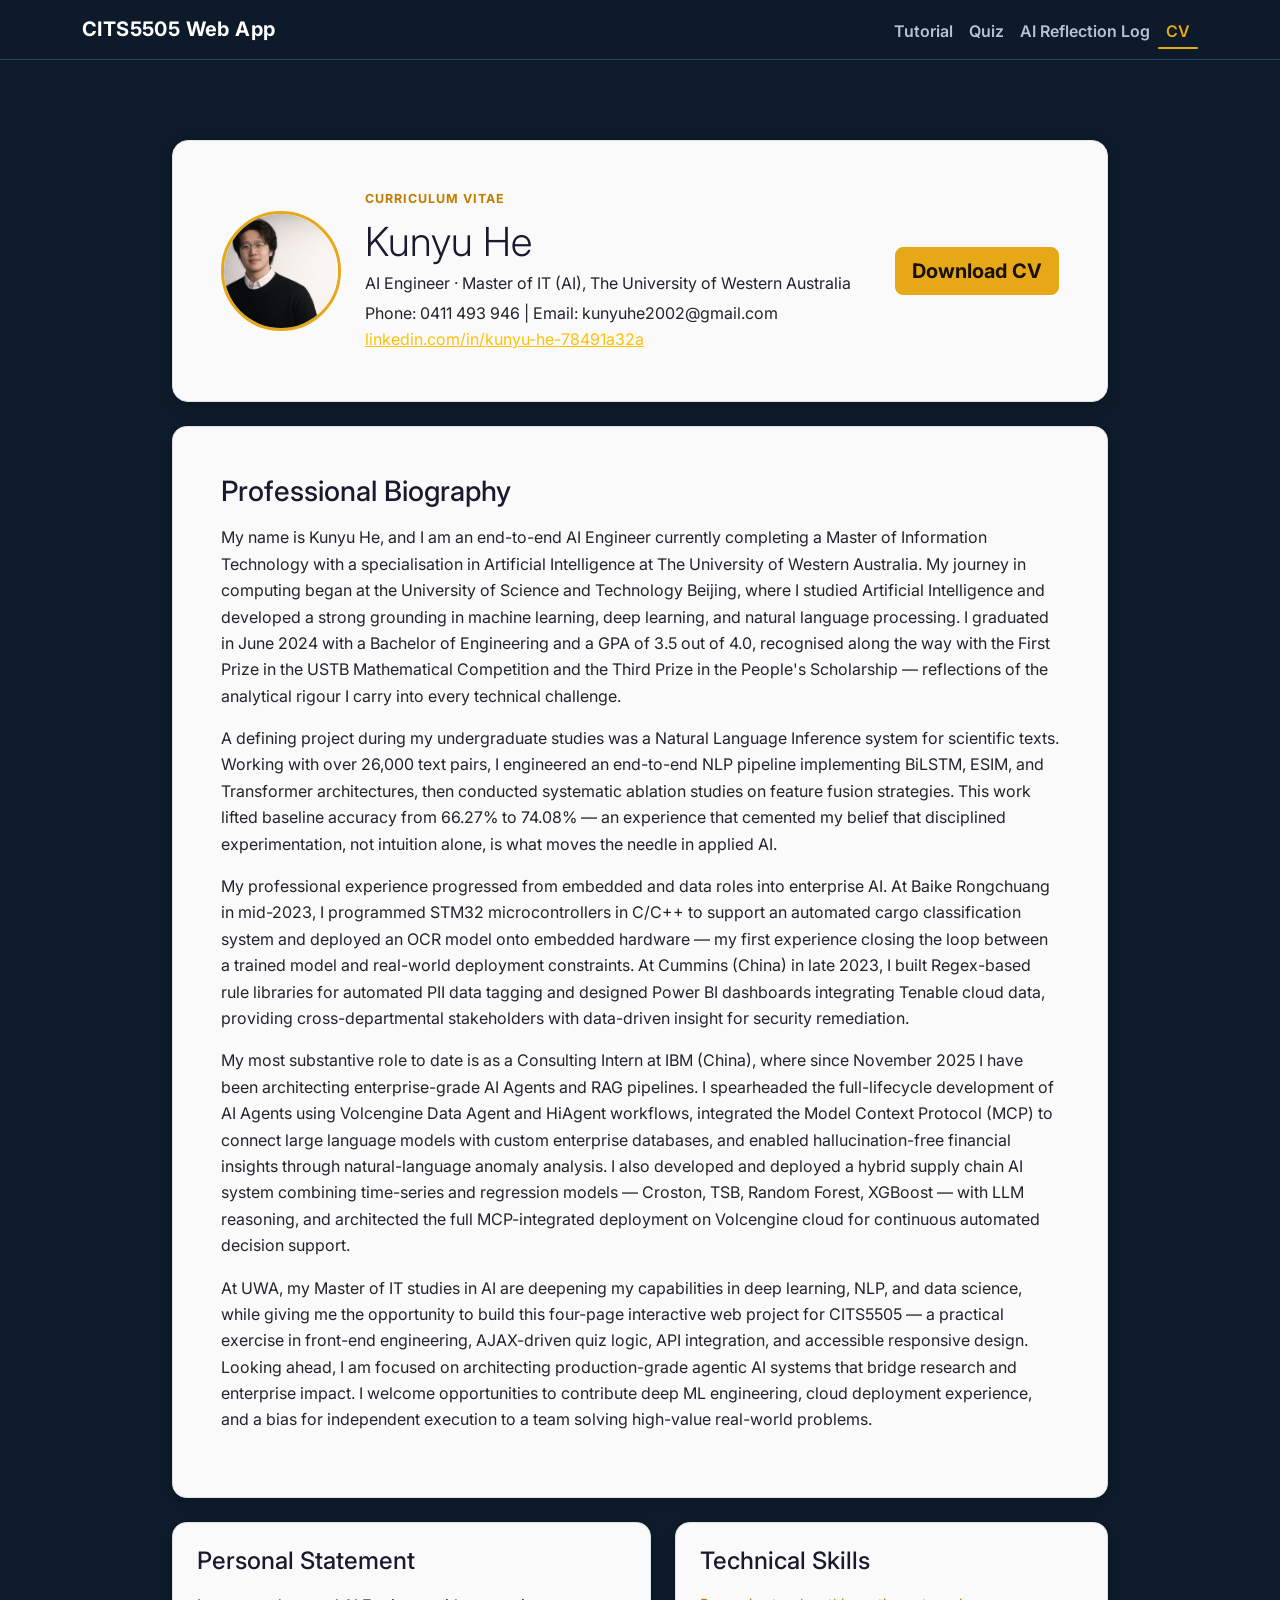
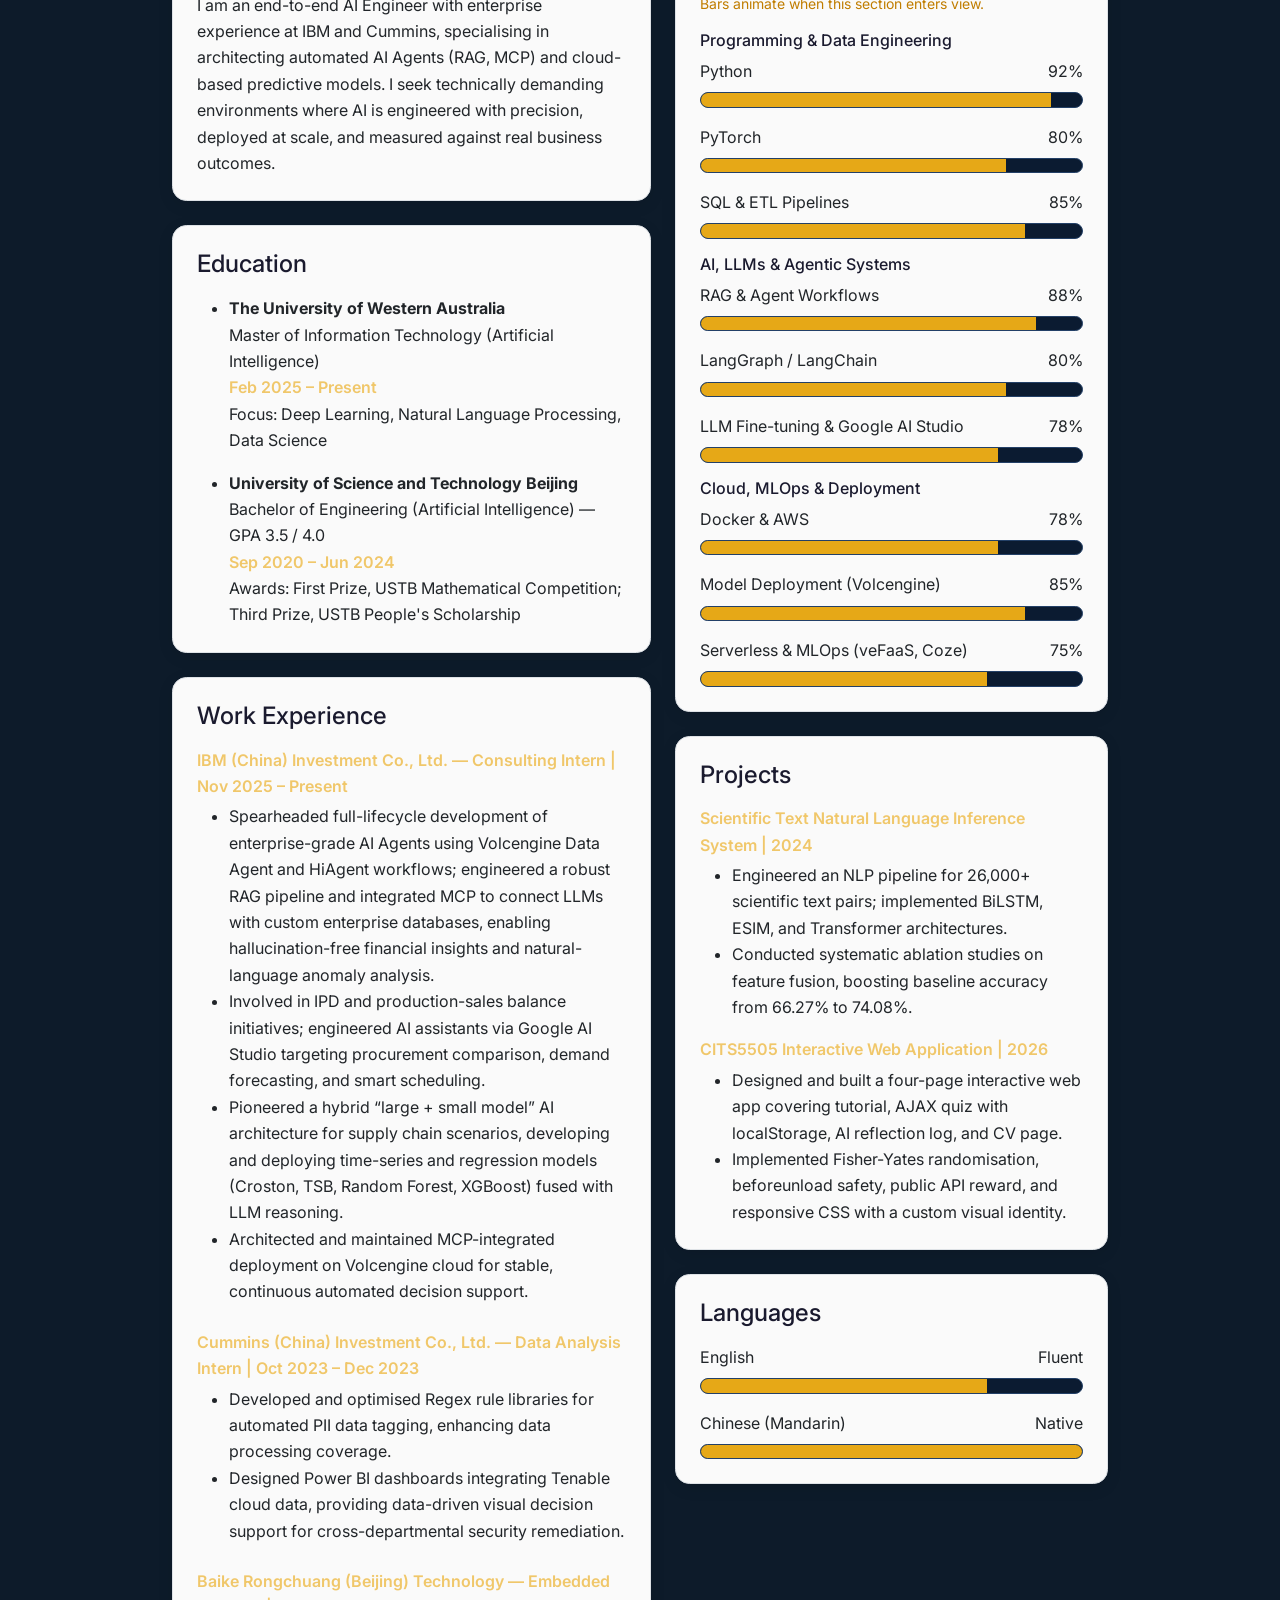
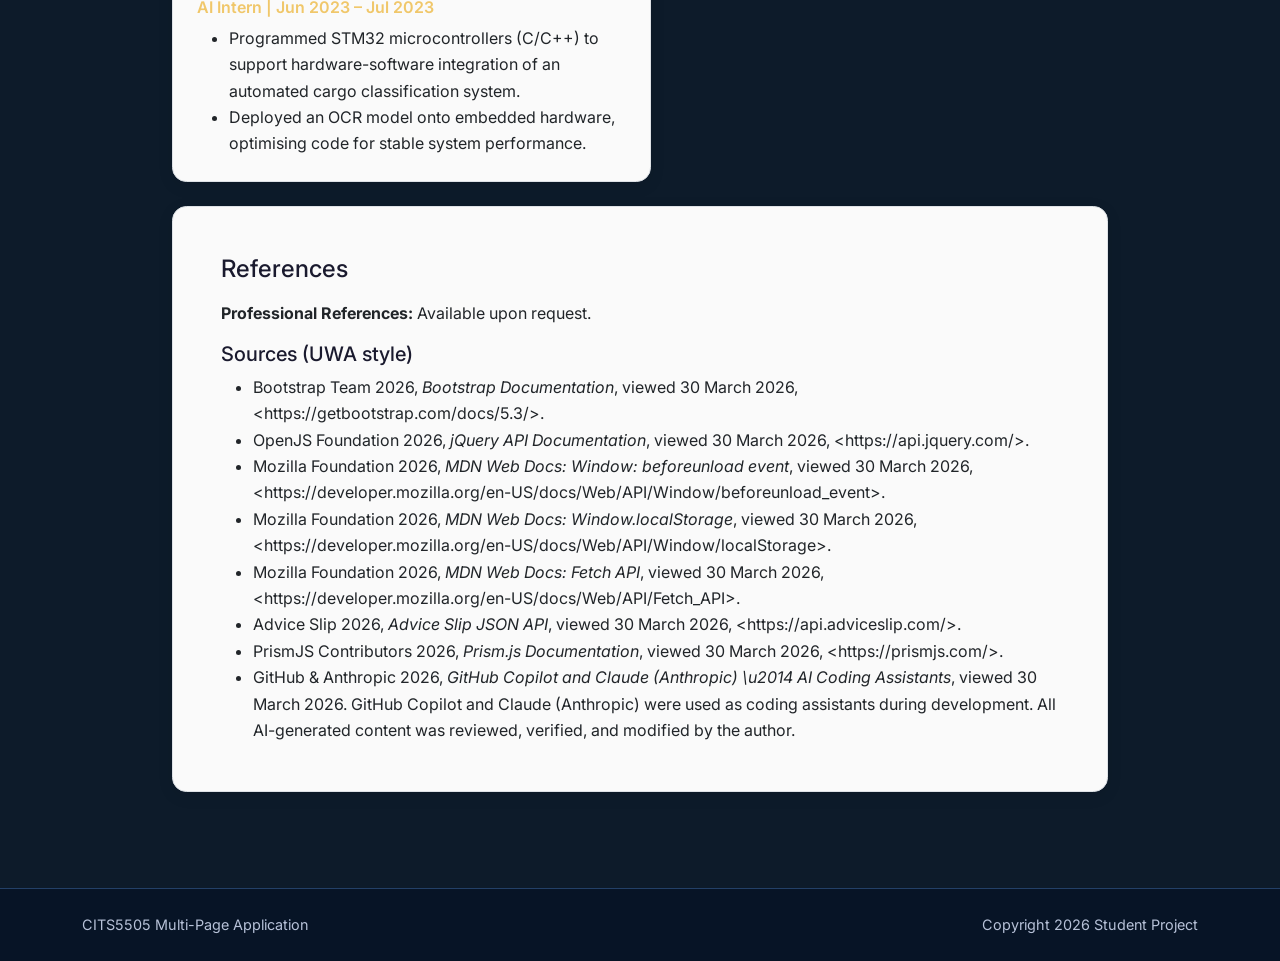
==== cv.html @ 5503c545 "Initial commit" ====
<!doctype html>
<html lang="en">
  <head>
    <!-- Document metadata and external dependencies -->
    <meta charset="UTF-8" />
    <meta name="viewport" content="width=device-width, initial-scale=1.0" />
    <title>CITS5505 CV</title>
    <link
      href="https://cdn.jsdelivr.net/npm/bootstrap@5.3.3/dist/css/bootstrap.min.css"
      rel="stylesheet"
      integrity="sha384-QWTKZyjpPEjISv5WaRU9OFeRpok6YctnYmDr5pNlyT2bRjXh0JMhjY6hW+ALEwIH"
      crossorigin="anonymous"
    />
    <link rel="preconnect" href="https://fonts.googleapis.com" />
    <link rel="preconnect" href="https://fonts.gstatic.com" crossorigin />
    <link
      href="https://fonts.googleapis.com/css2?family=Fira+Code:wght@400;500&family=Inter:wght@400;500;600;700&display=swap"
      rel="stylesheet"
    />
    <link rel="stylesheet" href="css/style.css" />
    <style>
      /* CV page visual enhancements and layout customizations */
      .cv-hero {
        background:
          radial-gradient(circle at 5% 10%, rgba(210, 169, 79, 0.18), transparent 32%),
          linear-gradient(155deg, rgba(18, 37, 65, 0.96), rgba(10, 24, 42, 0.96));
      }

      .avatar-circle {
        width: 130px;
        height: 130px;
        border-radius: 50%;
        display: grid;
        place-items: center;
        font-size: 2.4rem;
        font-weight: 700;
        letter-spacing: 0.04em;
        color: #0d1b30;
        background: radial-gradient(circle at 30% 30%, #f7d892, #d2a94f);
        border: 3px solid rgba(255, 255, 255, 0.2);
        box-shadow: 0 12px 26px rgba(0, 0, 0, 0.3);
      }

      .typing-cursor::after {
        content: "|";
        margin-left: 4px;
        opacity: 1;
        animation: cursor-blink 0.9s steps(1, end) infinite;
      }

      @keyframes cursor-blink {
        50% {
          opacity: 0;
        }
      }

      .cv-grid {
        display: grid;
        grid-template-columns: 1fr;
        gap: 1.5rem;
      }

      @media (min-width: 992px) {
        .cv-grid {
          grid-template-columns: 1.05fr 0.95fr;
          align-items: start;
        }
      }

      .quote-box {
        border-left: 4px solid #d2a94f;
        background: rgba(9, 21, 39, 0.85);
      }

      .skill-item .progress {
        height: 0.95rem;
      }

      .skill-value {
        width: 0;
        transition: width 1.2s cubic-bezier(0.25, 1, 0.5, 1);
      }

      .role-meta {
        color: #f0c76a;
        font-weight: 600;
      }

      /* Print rules removed — CV is now downloaded as a PDF file */
    </style>
  </head>
  <body class="cv-page">
    <!-- Page transition overlay: fades to opaque on exit, invisible on arrival -->
    <div id="page-transition-overlay"></div>

    <!-- Shared site header and navigation -->
    <header>
      <nav class="navbar navbar-expand-lg navbar-dark app-navbar sticky-top" aria-label="Main navigation">
        <div class="container">
          <a class="navbar-brand" href="index.html">CITS5505 Web App</a>
          <button
            class="navbar-toggler"
            type="button"
            data-bs-toggle="collapse"
            data-bs-target="#mainNav"
            aria-controls="mainNav"
            aria-expanded="false"
            aria-label="Toggle navigation"
          >
            <span class="navbar-toggler-icon"></span>
          </button>
          <div class="collapse navbar-collapse" id="mainNav">
            <ul class="navbar-nav ms-auto">
              <li class="nav-item">
                <a class="nav-link" href="index.html">Tutorial</a>
              </li>
              <li class="nav-item">
                <a class="nav-link" href="quiz.html">Quiz</a>
              </li>
              <li class="nav-item">
                <a class="nav-link" href="reflection.html">AI Reflection Log</a>
              </li>
              <li class="nav-item">
                <a class="nav-link active" aria-current="page" href="cv.html">CV</a>
              </li>
            </ul>
          </div>
        </div>
      </nav>
    </header>

    <!-- Main CV content -->
    <main class="py-5 page-content">
      <section class="container">
        <article class="info-card cv-hero p-4 p-md-5 mb-4">
          <div class="d-flex flex-column flex-lg-row align-items-lg-center justify-content-between gap-4">
            <div class="d-flex align-items-center gap-4">
              <img src="assets/images/icon.png" alt="Kunyu He"
                   style="width:120px; height:120px; object-fit:cover; border-radius:50%; border: 3px solid #e6a817;">
              <div>
                <p class="section-kicker mb-2">Curriculum Vitae</p>
                <h1 class="display-6 mb-1 typing-cursor" id="cv-typing-name" data-text="Kunyu He"></h1>
                <p class="mb-1" id="cv-typing-title" data-text="AI Engineer · Master of IT (AI), The University of Western Australia"></p>
                <p class="mb-0">Phone: 0411 493 946 | Email: kunyuhe2002@gmail.com</p>
                <p class="mb-0"><a href="https://www.linkedin.com/in/kunyu-he-78491a32a" target="_blank" rel="noopener noreferrer" class="text-warning">linkedin.com/in/kunyu-he-78491a32a</a></p>
              </div>
            </div>
            <div class="text-lg-end">
              <a href="assets/images/Kunyu_He.pdf" download="Kunyu_He_CV.pdf" class="btn btn-accent btn-lg" id="download-cv-btn">Download CV</a>
            </div>
          </div>
        </article>

        <section class="info-card p-4 p-md-5 mb-4" aria-labelledby="biography-heading">
          <h2 id="biography-heading" class="h3 mb-3">Professional Biography</h2>
          <p>
            My name is Kunyu He, and I am an end-to-end AI Engineer currently completing a Master of Information Technology
            with a specialisation in Artificial Intelligence at The University of Western Australia. My journey in computing
            began at the University of Science and Technology Beijing, where I studied Artificial Intelligence and developed
            a strong grounding in machine learning, deep learning, and natural language processing. I graduated in June 2024
            with a Bachelor of Engineering and a GPA of 3.5 out of 4.0, recognised along the way with the First Prize in the
            USTB Mathematical Competition and the Third Prize in the People's Scholarship — reflections of the analytical
            rigour I carry into every technical challenge.
          </p>
          <p>
            A defining project during my undergraduate studies was a Natural Language Inference system for scientific texts.
            Working with over 26,000 text pairs, I engineered an end-to-end NLP pipeline implementing BiLSTM, ESIM, and
            Transformer architectures, then conducted systematic ablation studies on feature fusion strategies. This work
            lifted baseline accuracy from 66.27% to 74.08% — an experience that cemented my belief that disciplined
            experimentation, not intuition alone, is what moves the needle in applied AI.
          </p>
          <p>
            My professional experience progressed from embedded and data roles into enterprise AI. At Baike Rongchuang in
            mid-2023, I programmed STM32 microcontrollers in C/C++ to support an automated cargo classification system and
            deployed an OCR model onto embedded hardware — my first experience closing the loop between a trained model and
            real-world deployment constraints. At Cummins (China) in late 2023, I built Regex-based rule libraries for
            automated PII data tagging and designed Power BI dashboards integrating Tenable cloud data, providing
            cross-departmental stakeholders with data-driven insight for security remediation.
          </p>
          <p>
            My most substantive role to date is as a Consulting Intern at IBM (China), where since November 2025 I have been
            architecting enterprise-grade AI Agents and RAG pipelines. I spearheaded the full-lifecycle development of AI
            Agents using Volcengine Data Agent and HiAgent workflows, integrated the Model Context Protocol (MCP) to connect
            large language models with custom enterprise databases, and enabled hallucination-free financial insights through
            natural-language anomaly analysis. I also developed and deployed a hybrid supply chain AI system combining
            time-series and regression models — Croston, TSB, Random Forest, XGBoost — with LLM reasoning, and architected
            the full MCP-integrated deployment on Volcengine cloud for continuous automated decision support.
          </p>
          <p>
            At UWA, my Master of IT studies in AI are deepening my capabilities in deep learning, NLP, and data science,
            while giving me the opportunity to build this four-page interactive web project for CITS5505 — a practical
            exercise in front-end engineering, AJAX-driven quiz logic, API integration, and accessible responsive design.
            Looking ahead, I am focused on architecting production-grade agentic AI systems that bridge research and
            enterprise impact. I welcome opportunities to contribute deep ML engineering, cloud deployment experience, and a
            bias for independent execution to a team solving high-value real-world problems.
          </p>
        </section>

        <div class="cv-grid">
          <div class="vstack gap-4">
            <article class="info-card p-4" aria-labelledby="statement-heading">
              <h2 id="statement-heading" class="h4 mb-3">Personal Statement</h2>
              <p class="mb-0">
                I am an end-to-end AI Engineer with enterprise experience at IBM and Cummins, specialising in architecting
                automated AI Agents (RAG, MCP) and cloud-based predictive models. I seek technically demanding environments
                where AI is engineered with precision, deployed at scale, and measured against real business outcomes.
              </p>
            </article>

            <article class="info-card p-4" aria-labelledby="education-heading">
              <h2 id="education-heading" class="h4 mb-3">Education</h2>
              <ul class="mb-0">
                <li class="mb-3">
                  <strong>The University of Western Australia</strong><br />
                  Master of Information Technology (Artificial Intelligence)<br />
                  <span class="role-meta">Feb 2025 – Present</span><br />
                  Focus: Deep Learning, Natural Language Processing, Data Science
                </li>
                <li>
                  <strong>University of Science and Technology Beijing</strong><br />
                  Bachelor of Engineering (Artificial Intelligence) — GPA 3.5 / 4.0<br />
                  <span class="role-meta">Sep 2020 – Jun 2024</span><br />
                  Awards: First Prize, USTB Mathematical Competition; Third Prize, USTB People's Scholarship
                </li>
              </ul>
            </article>

            <article class="info-card p-4" aria-labelledby="experience-heading">
              <h2 id="experience-heading" class="h4 mb-3">Work Experience</h2>
              <section class="mb-4">
                <p class="mb-1 role-meta">IBM (China) Investment Co., Ltd. — Consulting Intern | Nov 2025 – Present</p>
                <ul class="mb-0">
                  <li>Spearheaded full-lifecycle development of enterprise-grade AI Agents using Volcengine Data Agent and HiAgent
                      workflows; engineered a robust RAG pipeline and integrated MCP to connect LLMs with custom enterprise databases,
                      enabling hallucination-free financial insights and natural-language anomaly analysis.</li>
                  <li>Involved in IPD and production-sales balance initiatives; engineered AI assistants via Google AI Studio
                      targeting procurement comparison, demand forecasting, and smart scheduling.</li>
                  <li>Pioneered a hybrid “large + small model” AI architecture for supply chain scenarios, developing and deploying
                      time-series and regression models (Croston, TSB, Random Forest, XGBoost) fused with LLM reasoning.</li>
                  <li>Architected and maintained MCP-integrated deployment on Volcengine cloud for stable, continuous automated
                      decision support.</li>
                </ul>
              </section>
              <section class="mb-4">
                <p class="mb-1 role-meta">Cummins (China) Investment Co., Ltd. — Data Analysis Intern | Oct 2023 – Dec 2023</p>
                <ul class="mb-0">
                  <li>Developed and optimised Regex rule libraries for automated PII data tagging, enhancing data processing coverage.</li>
                  <li>Designed Power BI dashboards integrating Tenable cloud data, providing data-driven visual decision support
                      for cross-departmental security remediation.</li>
                </ul>
              </section>
              <section>
                <p class="mb-1 role-meta">Baike Rongchuang (Beijing) Technology — Embedded AI Intern | Jun 2023 – Jul 2023</p>
                <ul class="mb-0">
                  <li>Programmed STM32 microcontrollers (C/C++) to support hardware-software integration of an automated
                      cargo classification system.</li>
                  <li>Deployed an OCR model onto embedded hardware, optimising code for stable system performance.</li>
                </ul>
              </section>
            </article>
          </div>

          <div class="vstack gap-4">
            <article class="info-card p-4" aria-labelledby="skills-heading">
              <h2 id="skills-heading" class="h4 mb-3">Technical Skills</h2>
              <p class="small text-light-subtle">Bars animate when this section enters view.</p>

              <h3 class="h6 mb-2 mt-3">Programming &amp; Data Engineering</h3>
              <div class="skill-item mb-3">
                <label class="form-label d-flex justify-content-between"><span>Python</span><span>92%</span></label>
                <div class="progress skill-progress">
                  <div class="progress-bar skill-value" role="progressbar" data-skill-value="92" aria-valuemin="0" aria-valuemax="100"></div>
                </div>
              </div>
              <div class="skill-item mb-3">
                <label class="form-label d-flex justify-content-between"><span>PyTorch</span><span>80%</span></label>
                <div class="progress skill-progress">
                  <div class="progress-bar skill-value" role="progressbar" data-skill-value="80" aria-valuemin="0" aria-valuemax="100"></div>
                </div>
              </div>
              <div class="skill-item mb-3">
                <label class="form-label d-flex justify-content-between"><span>SQL &amp; ETL Pipelines</span><span>85%</span></label>
                <div class="progress skill-progress">
                  <div class="progress-bar skill-value" role="progressbar" data-skill-value="85" aria-valuemin="0" aria-valuemax="100"></div>
                </div>
              </div>

              <h3 class="h6 mb-2 mt-3">AI, LLMs &amp; Agentic Systems</h3>
              <div class="skill-item mb-3">
                <label class="form-label d-flex justify-content-between"><span>RAG &amp; Agent Workflows</span><span>88%</span></label>
                <div class="progress skill-progress">
                  <div class="progress-bar skill-value" role="progressbar" data-skill-value="88" aria-valuemin="0" aria-valuemax="100"></div>
                </div>
              </div>
              <div class="skill-item mb-3">
                <label class="form-label d-flex justify-content-between"><span>LangGraph / LangChain</span><span>80%</span></label>
                <div class="progress skill-progress">
                  <div class="progress-bar skill-value" role="progressbar" data-skill-value="80" aria-valuemin="0" aria-valuemax="100"></div>
                </div>
              </div>
              <div class="skill-item mb-3">
                <label class="form-label d-flex justify-content-between"><span>LLM Fine-tuning &amp; Google AI Studio</span><span>78%</span></label>
                <div class="progress skill-progress">
                  <div class="progress-bar skill-value" role="progressbar" data-skill-value="78" aria-valuemin="0" aria-valuemax="100"></div>
                </div>
              </div>

              <h3 class="h6 mb-2 mt-3">Cloud, MLOps &amp; Deployment</h3>
              <div class="skill-item mb-3">
                <label class="form-label d-flex justify-content-between"><span>Docker &amp; AWS</span><span>78%</span></label>
                <div class="progress skill-progress">
                  <div class="progress-bar skill-value" role="progressbar" data-skill-value="78" aria-valuemin="0" aria-valuemax="100"></div>
                </div>
              </div>
              <div class="skill-item mb-3">
                <label class="form-label d-flex justify-content-between"><span>Model Deployment (Volcengine)</span><span>85%</span></label>
                <div class="progress skill-progress">
                  <div class="progress-bar skill-value" role="progressbar" data-skill-value="85" aria-valuemin="0" aria-valuemax="100"></div>
                </div>
              </div>
              <div class="skill-item">
                <label class="form-label d-flex justify-content-between"><span>Serverless &amp; MLOps (veFaaS, Coze)</span><span>75%</span></label>
                <div class="progress skill-progress">
                  <div class="progress-bar skill-value" role="progressbar" data-skill-value="75" aria-valuemin="0" aria-valuemax="100"></div>
                </div>
              </div>
            </article>

            <article class="info-card p-4" aria-labelledby="projects-heading">
              <h2 id="projects-heading" class="h4 mb-3">Projects</h2>
              <section class="mb-3">
                <p class="mb-1 role-meta">Scientific Text Natural Language Inference System | 2024</p>
                <ul class="mb-0">
                  <li>Engineered an NLP pipeline for 26,000+ scientific text pairs; implemented BiLSTM, ESIM, and Transformer
                      architectures.</li>
                  <li>Conducted systematic ablation studies on feature fusion, boosting baseline accuracy from 66.27% to 74.08%.</li>
                </ul>
              </section>
              <section>
                <p class="mb-1 role-meta">CITS5505 Interactive Web Application | 2026</p>
                <ul class="mb-0">
                  <li>Designed and built a four-page interactive web app covering tutorial, AJAX quiz with localStorage,
                      AI reflection log, and CV page.</li>
                  <li>Implemented Fisher-Yates randomisation, beforeunload safety, public API reward, and responsive CSS
                      with a custom visual identity.</li>
                </ul>
              </section>
            </article>

            <article class="info-card p-4" aria-labelledby="languages-heading">
              <h2 id="languages-heading" class="h4 mb-3">Languages</h2>
              <div class="skill-item mb-3">
                <label class="form-label d-flex justify-content-between"><span>English</span><span>Fluent</span></label>
                <div class="progress skill-progress">
                  <div class="progress-bar skill-value" role="progressbar" data-skill-value="75" aria-valuemin="0" aria-valuemax="100"></div>
                </div>
              </div>
              <div class="skill-item">
                <label class="form-label d-flex justify-content-between"><span>Chinese (Mandarin)</span><span>Native</span></label>
                <div class="progress skill-progress">
                  <div class="progress-bar skill-value" role="progressbar" data-skill-value="100" aria-valuemin="0" aria-valuemax="100"></div>
                </div>
              </div>
            </article>

            <article class="info-card quote-box p-4" aria-labelledby="quote-heading">
              <h2 id="quote-heading" class="h5 mb-2">Motivational Quote</h2>
              <blockquote class="mb-1" id="motivation-quote">Loading quote...</blockquote>
              <p class="mb-0 small text-light-subtle" id="motivation-author"></p>
            </article>
          </div>
        </div>

        <article class="info-card p-4 p-md-5 mt-4" aria-labelledby="references-heading">
          <h2 id="references-heading" class="h4 mb-3">References</h2>
          <p class="mb-3"><strong>Professional References:</strong> Available upon request.</p>
          <h3 class="h5 mb-2">Sources (UWA style)</h3>
          <ul class="mb-0">
            <li>Bootstrap Team 2026, <em>Bootstrap Documentation</em>, viewed 30 March 2026, &lt;https://getbootstrap.com/docs/5.3/&gt;.</li>
            <li>OpenJS Foundation 2026, <em>jQuery API Documentation</em>, viewed 30 March 2026, &lt;https://api.jquery.com/&gt;.</li>
            <li>Mozilla Foundation 2026, <em>MDN Web Docs: Window: beforeunload event</em>, viewed 30 March 2026, &lt;https://developer.mozilla.org/en-US/docs/Web/API/Window/beforeunload_event&gt;.</li>
            <li>Mozilla Foundation 2026, <em>MDN Web Docs: Window.localStorage</em>, viewed 30 March 2026, &lt;https://developer.mozilla.org/en-US/docs/Web/API/Window/localStorage&gt;.</li>
            <li>Mozilla Foundation 2026, <em>MDN Web Docs: Fetch API</em>, viewed 30 March 2026, &lt;https://developer.mozilla.org/en-US/docs/Web/API/Fetch_API&gt;.</li>
            <li>Advice Slip 2026, <em>Advice Slip JSON API</em>, viewed 30 March 2026, &lt;https://api.adviceslip.com/&gt;.</li>
            <li>PrismJS Contributors 2026, <em>Prism.js Documentation</em>, viewed 30 March 2026, &lt;https://prismjs.com/&gt;.</li>
            <li>GitHub &amp; Anthropic 2026, <em>GitHub Copilot and Claude (Anthropic) \u2014 AI Coding Assistants</em>, viewed 30 March 2026. GitHub Copilot and Claude (Anthropic) were used as coding assistants during development. All AI-generated content was reviewed, verified, and modified by the author.</li>
          </ul>
        </article>
      </section>
    </main>

    <!-- Shared site footer -->
    <footer class="app-footer py-4 mt-5">
      <div class="container d-flex flex-column flex-md-row justify-content-between align-items-center gap-2">
        <p class="mb-0">CITS5505 Multi-Page Application</p>
        <p class="mb-0">Copyright <span class="current-year"></span> Student Project</p>
      </div>
    </footer>

    <!-- JavaScript dependencies and page script -->
    <script
      src="https://code.jquery.com/jquery-3.7.1.min.js"
      integrity="sha256-/JqT3SQfawRcv/BIHPThkBvs0OEvtFFmqPF/lYI/Cxo="
      crossorigin="anonymous"
    ></script>
    <script
      src="https://cdn.jsdelivr.net/npm/bootstrap@5.3.3/dist/js/bootstrap.bundle.min.js"
      integrity="sha384-YvpcrYf0tY3lHB60NNkmXc5s9fDVZLESaAA55NDzOxhy9GkcIdslK1eN7N6jIeHz"
      crossorigin="anonymous"
    ></script>
    <script src="js/cv.js"></script>
    <!-- Page transition logic: intercepts internal links, plays exit/entrance animation -->
    <script src="js/transitions.js"></script>
  </body>
</html>
---- css/style.css ----
/* ====================================================================
   CITS5505 — Global Stylesheet
   Shared across Tutorial (index.html), Quiz (quiz.html),
   Reflection (reflection.html), and CV (cv.html).
   ==================================================================== */


/* ── SECTION 1: FONT USAGE NOTE ─────────────────────────────────────
   Inter (base UI font) and Fira Code (monospace, code elements) are
   loaded via <link> tags in each HTML file's <head>. Using <link> is
   preferred over @import because it does not block rendering.
   Referenced below as: font-family: "Inter" and font-family: "Fira Code".
   ------------------------------------------------------------------- */


/* ── SECTION 2: CSS CUSTOM PROPERTIES ───────────────────────────────
   Central token registry. Update here to retheme the whole project.
   ------------------------------------------------------------------- */
:root {
  /* Primary brand colours (required palette) */
  --primary:    #0d1b2a; /* Dark navy — page background foundation */
  --accent:     #e6a817; /* Gold — CTAs, highlights, active states  */
  --bg-light:   #f4f6f9; /* Light grey — used for print / light surfaces */
  --text-main:  #212529; /* Dark body text — print and light contexts */
  --success:    #28a745; /* Correct-answer and pass-state green */
  --danger:     #dc3545; /* Wrong-answer, validation error, fail-state red */

  /* Extended dark-theme palette */
  --primary-mid:   #122541; /* Mid-tone navy — card/panel backgrounds */
  --primary-soft:  #0e1e36; /* Soft navy — secondary panel tint */
  --accent-light:  #f0c76a; /* Lighter gold — hover states, muted accents */
  --border:        #234067; /* Subtle blue-grey border */
  --text-light:    #e8ecf5; /* Light body text for dark backgrounds */
  --text-muted:    #b7c2d8; /* De-emphasised text — captions, metadata */
  --shadow:        0 10px 30px rgba(0, 0, 0, 0.35); /* Unified card elevation */

  /* Backward-compat aliases — referenced by inline styles in HTML files */
  --color-accent:        var(--accent);
  --color-accent-strong: var(--accent-light);
  --color-bg:            var(--primary);
  --color-text:          var(--text-light);
  --color-muted:         var(--text-muted);
  --color-border:        var(--border);
  --shadow-soft:         var(--shadow);
}


/* ── SECTION 3: BASE RESET AND DOCUMENT ─────────────────────────────
   Minimal reset on top of Bootstrap. Establishes the dark page canvas
   using the project radial-gradient background and Inter as base font.
   ------------------------------------------------------------------- */

/* Ensure page fills viewport height to avoid white flash at bottom */
html,
body {
  min-height: 100%;
}

/* FIX 2: Background image only — dark gradient overlays removed so image
   appears at full brightness. background-color is a fallback only. */
body {
  font-family: "Inter", sans-serif;
  color: var(--text-light);
  background-image: url('../assets/images/background.png');
  background-size: cover;
  background-position: center center;
  background-attachment: fixed;
  background-repeat: no-repeat;
  background-color: var(--primary); /* fallback while image loads */
  min-height: 100vh;
  line-height: 1.65;
}

/* All heading levels: Inter Bold, white — clear against dark background */
h1,
h2,
h3,
h4,
h5,
h6,
.navbar-brand {
  font-family: "Inter", sans-serif;
  font-weight: 700;
  color: #fff;
}

/* Inline code in prose: gold tint with dark pill background */
code {
  font-family: "Fira Code", monospace;
  font-size: 0.875em;
  color: var(--accent-light);
  background: rgba(18, 37, 65, 0.75);
  padding: 0.1em 0.42em;
  border-radius: 0.25rem;
}

/* Standalone preformatted block: dark surface, subtle border, scrollable */
pre {
  font-family: "Fira Code", monospace;
  font-size: 0.875rem;
  background: #0b1520;
  color: #abb2bf;
  padding: 1.25rem 1.5rem;
  border-radius: 0.6rem;
  overflow-x: auto;
  border: 1px solid var(--border);
  line-height: 1.6;
}

/* code inside pre: reset inherited overrides so Prism can style freely */
pre code {
  font-family: inherit;
  font-size: inherit;
  color: inherit;
  background: none;
  padding: 0;
  border-radius: 0;
}


/* ── SECTION 4: NAVBAR ───────────────────────────────────────────────
   Sticky top bar with --primary background, glass-morphism blur, and
   --accent underline on the currently active page link.
   ------------------------------------------------------------------- */

/* Sticky navigation bar: frosted-glass panel elevated above body::before overlay.
   z-index matches Bootstrap's sticky-top value to avoid stacking conflicts. */
.app-navbar {
  position: relative;
  z-index: 1020;
  background: rgba(13, 27, 42, 0.85);
  backdrop-filter: blur(8px);
  -webkit-backdrop-filter: blur(8px);
  border-bottom: 1px solid var(--border);
}

/* Brand text: always full white, slight tracking */
.navbar-brand {
  font-weight: 700;
  letter-spacing: 0.02em;
  color: #fff !important;
}

/* Default link: muted colour to keep hierarchy clear */
.nav-link {
  color: var(--text-muted) !important;
  font-weight: 600;
  position: relative;
  padding-bottom: 0.25rem;
  transition: color 0.2s ease;
}

/* Hover / keyboard focus: brighten to gold */
.nav-link:hover,
.nav-link:focus {
  color: var(--accent-light) !important;
}

/* Active page link: full accent gold */
.nav-link.active {
  color: var(--accent) !important;
}

/* Gold underline on active link — slides in on load/hover */
.nav-link.active::after,
.nav-link:hover::after {
  content: "";
  position: absolute;
  left: 0;
  bottom: 0;
  width: 100%;
  height: 2px;
  background: var(--accent);
  border-radius: 2px;
  animation: underline-slide-in 0.22s ease forwards;
}

/* Slide underline in from left */
@keyframes underline-slide-in {
  from { transform: scaleX(0); transform-origin: left; }
  to   { transform: scaleX(1); transform-origin: left; }
}

/* Hamburger button border visible in dark context */
.navbar-toggler {
  border-color: var(--border);
}

/* Gold focus ring on toggler for keyboard accessibility */
.navbar-toggler:focus {
  box-shadow: 0 0 0 0.2rem rgba(230, 168, 23, 0.4);
}


/* ── SECTION 5: BUTTONS ──────────────────────────────────────────────
   Bootstrap's .btn-primary is overridden to use --accent. A subtle
   translateY lift + box-shadow communicates interactivity on hover.
   ------------------------------------------------------------------- */

/* Override Bootstrap default blue with --accent gold */
.btn-primary {
  background-color: var(--accent);
  border-color: var(--accent);
  color: #1a1000;
  font-weight: 700;
  transition:
    background-color 0.2s ease,
    border-color 0.2s ease,
    transform 0.15s ease,
    box-shadow 0.2s ease;
}

/* Lift the button 2px and add a gold glow on hover */
.btn-primary:hover,
.btn-primary:focus {
  background-color: var(--accent-light);
  border-color: var(--accent-light);
  color: #1a1000;
  transform: translateY(-2px);
  box-shadow: 0 6px 18px rgba(230, 168, 23, 0.38);
}

/* Custom accent class used in templates — same treatment as btn-primary */
.btn-accent {
  background-color: var(--accent);
  border: 1px solid var(--accent);
  color: #1a1000;
  font-weight: 700;
  transition:
    background-color 0.2s ease,
    border-color 0.2s ease,
    transform 0.15s ease,
    box-shadow 0.2s ease;
}

/* Lift + glow on hover for .btn-accent */
.btn-accent:hover,
.btn-accent:focus {
  background-color: var(--accent-light);
  border-color: var(--accent-light);
  color: #1a1000;
  transform: translateY(-2px);
  box-shadow: 0 6px 18px rgba(230, 168, 23, 0.38);
}

/* Active (pressed) state: remove lift, deepen colour */
.btn-primary:active,
.btn-accent:active {
  transform: translateY(0);
  box-shadow: none;
  background-color: var(--accent);
  border-color: var(--accent);
}


/* ── SECTION 6: HERO SECTION AND SECTION LABELS ─────────────────────
   The hero banner on each page uses a bottom border separator. The
   .section-kicker label appears above page headings as a category tag.
   ------------------------------------------------------------------- */

/* Thin border visually closes the hero region */
.hero-section {
  border-bottom: 1px solid var(--border);
}

/* Small uppercase kicker label above major headings */
.section-kicker {
  display: block;
  letter-spacing: 0.08em;
  text-transform: uppercase;
  font-weight: 700;
  font-size: 0.78rem;
  color: var(--accent-light);
}


/* ── SECTION 7: CARDS AND PANELS ─────────────────────────────────────
   Glass-effect dark cards used throughout for structured content areas.
   ------------------------------------------------------------------- */

/* Primary content card: layered dark gradient with border and shadow */
.info-card,
.topic-card {
  background: linear-gradient(
    145deg,
    rgba(18, 37, 65, 0.95),
    rgba(10, 25, 45, 0.95)
  );
  border: 1px solid var(--border);
  border-radius: 0.9rem;
  box-shadow: var(--shadow);
}

/* Subtle tinted background for alternating section rows */
.bg-panel {
  background: rgba(12, 26, 47, 0.55);
}


/* ── SECTION 8: FORM ELEMENTS ────────────────────────────────────────
   Inputs and textareas adopt the dark theme. Focus ring uses --accent.
   ------------------------------------------------------------------- */

/* Dark-themed input fields */
.form-control,
.form-control:focus {
  background-color: #0b1b31;
  color: var(--text-light);
  border-color: var(--border);
}

/* Gold focus ring replaces Bootstrap's default blue */
.form-control:focus {
  box-shadow: 0 0 0 0.2rem rgba(230, 168, 23, 0.28);
}


/* ── SECTION 9: ACCORDION ────────────────────────────────────────────
   Dark accordion overrides for Bootstrap's default light accordion,
   used on the tutorial page (if applicable).
   ------------------------------------------------------------------- */

/* Accordion item and trigger button: dark navy background */
.accordion-item,
.accordion-button {
  background-color: #0c1b33;
  color: var(--text-light);
  border-color: var(--border);
}

/* Expanded accordion header: slightly lighter with gold text */
.accordion-button:not(.collapsed) {
  background-color: #102544;
  color: var(--accent-light);
}

/* Gold focus ring on accordion trigger */
.accordion-button:focus {
  box-shadow: 0 0 0 0.2rem rgba(230, 168, 23, 0.28);
}


/* ── SECTION 10: CODE BLOCKS (PRISM AUGMENTATION) ───────────────────
   Prism.js provides token colours. These rules add project-consistent
   border radius and border. Applies to Prism-decorated pre elements.
   ------------------------------------------------------------------- */

/* Add project border style to all Prism-decorated code blocks */
pre[class*="language-"] {
  border: 1px solid var(--border);
  border-radius: 0.7rem;
  font-family: "Fira Code", monospace;
}

/* Override Prism's default margin to suit card layouts */
pre[class*="language-"]:last-child {
  margin-bottom: 0;
}


/* ── SECTION 11: TUTORIAL PAGE ───────────────────────────────────────
   .tutorial-block elements start invisible and slide into view when
   the IntersectionObserver in tutorial.js adds .is-visible. The CSS
   defines the initial state and the transition; JS adds the class.
   ------------------------------------------------------------------- */

/* Initial hidden state for scroll-reveal sections (JS adds is-visible) */
.tutorial-block {
  opacity: 0;
  transform: translateY(16px);
  transition: opacity 0.35s ease, transform 0.35s ease;
}

/* Revealed state: JS adds this class when section enters the viewport */
.tutorial-block.is-visible {
  opacity: 1 !important;
  transform: translateY(0) !important;
}

/* CSS playground preview area: dashed border makes it obvious */
#css-playground-target {
  min-height: 80px;
  border: 1px dashed var(--border);
  border-radius: 0.5rem;
  padding: 1rem 1.25rem;
  background: rgba(11, 27, 49, 0.8);
  transition: border-color 0.2s ease;
}

/* Status line below playground textarea — colour toggled by JS */
#css-playground-status {
  font-size: 0.85rem;
  min-height: 1.2em;
  transition: color 0.2s ease;
}


/* ── SECTION 12: QUIZ PAGE ───────────────────────────────────────────
   Question cards, answer option rows, validation states, results panel,
   and attempt history table. JS toggles Bootstrap border/bg utilities
   on these elements; CSS provides base styles and extra states.
   ------------------------------------------------------------------- */

/* FIX 2: Question cards — light theme so readable over background image */
.question-card,
.quiz-question {
  background: #ffffff !important;
  color: #0d1b2a !important;
  border: 1px solid #dee2e6 !important;
  border-left: 4px solid var(--accent) !important;
  border-radius: 12px !important;
  padding: 1rem 1.25rem;
  box-shadow: 0 2px 12px rgba(0, 0, 0, 0.08) !important;
  transition: border-color 0.2s ease;
}

/* Answer option label row: light blue background for readability */
.quiz-option {
  cursor: pointer;
  background: #f0f4ff !important;
  color: #0d1b2a !important;
  border: 1px solid #c8d6f0 !important;
  border-radius: 8px !important;
  transition: background-color 0.15s ease, border-color 0.15s ease;
}

/* Hover: slightly deeper blue tint with gold border */
.quiz-option:hover {
  background: #dce8ff !important;
  border-color: var(--accent) !important;
}

/* Unanswered validation state — mirrors JS-added .border-danger */
.unanswered,
.quiz-question.border-danger {
  border-left-color: var(--danger) !important;
  border-color: var(--danger) !important;
  animation: shake 0.32s ease;
}

/* Correct answer highlight — green tint on light background */
.correct,
.quiz-option.border-success {
  background-color: rgba(40, 167, 69, 0.15) !important;
  border-color: var(--success) !important;
  color: #155724 !important;
}

/* Incorrect answer highlight — red tint on light background */
.incorrect,
.quiz-option.border-danger {
  background-color: rgba(220, 53, 69, 0.12) !important;
  border-color: var(--danger) !important;
  color: #721c24 !important;
}

/* Results panel shown after grading: prominent dark card */
.results-panel,
#results-panel {
  background: rgba(14, 30, 54, 0.94);
  border: 1px solid var(--border);
  border-radius: 0.75rem;
  box-shadow: 0 8px 24px rgba(0, 0, 0, 0.32);
}

/* Score summary line: slightly larger for emphasis */
#results-summary {
  font-size: 1.1rem;
  font-weight: 600;
}

/* Attempt history table: inherits Bootstrap dark-striped; override colours */
.history-table,
#history-panel .table {
  font-size: 0.9rem;
  border-color: var(--border);
}

/* Table header: gold text to distinguish from body rows */
.history-table thead th,
#history-panel .table thead th {
  color: var(--accent-light);
  border-bottom-color: var(--border);
  font-weight: 600;
}


/* ── SECTION 13: CV PAGE ─────────────────────────────────────────────
   Visual components for the CV/biography page: hero banner, initials
   avatar, typing animation cursor, two-column grid, animated skill
   bars, quote box, role labels, and print output.
   ------------------------------------------------------------------- */

/* Hero banner: warm gold radial glow over dark navy gradient */
.cv-hero {
  background:
    radial-gradient(circle at 5% 10%, rgba(230, 168, 23, 0.18), transparent 32%),
    linear-gradient(155deg, rgba(18, 37, 65, 0.96), rgba(10, 24, 42, 0.96));
}

/* Circular avatar showing initials: gold gradient sphere */
.avatar-circle {
  width: 130px;
  height: 130px;
  border-radius: 50%;
  display: grid;
  place-items: center;
  flex-shrink: 0;
  font-size: 2.4rem;
  font-weight: 700;
  letter-spacing: 0.04em;
  color: #0d1b30;
  background: radial-gradient(circle at 30% 30%, #f7d892, var(--accent));
  border: 3px solid rgba(255, 255, 255, 0.2);
  box-shadow: 0 12px 26px rgba(0, 0, 0, 0.32);
}

/* Blinking pipe cursor rendered via ::after on elements with this class */
.typing-cursor::after {
  content: "|";
  margin-left: 4px;
  opacity: 1;
  animation: cursor-blink 0.9s steps(1, end) infinite;
}

/* Cursor blink keyframes: toggles opacity at the 50% mark */
@keyframes cursor-blink {
  50% { opacity: 0; }
}

/* CV body content: single column on mobile */
.cv-grid {
  display: grid;
  grid-template-columns: 1fr;
  gap: 1.5rem;
}

/* Skill bar fill — starts at zero; JS sets final width via IntersectionObserver */
.skill-value,
.skill-bar-fill {
  width: 0;
  transition: width 1s ease; /* Smooth width expansion when JS triggers animation */
  background-color: var(--accent) !important;
}

/* Skill bar track: dark inset trough */
.skill-progress,
.skill-item .progress {
  background-color: #0b1b31;
  border: 1px solid var(--border);
  height: 0.95rem;
  border-radius: 0.5rem;
  overflow: hidden;
}

/* Gold left-border blockquote box for motivational quote */
.quote-box {
  border-left: 4px solid var(--accent);
  background: rgba(9, 21, 39, 0.85);
}

/* Role / position label: gold accent to distinguish from body text */
.role-meta {
  color: var(--accent-light);
  font-weight: 600;
}


/* ── SECTION 14: REFLECTION PAGE ─────────────────────────────────────
   Vertical timeline layout for the AI reflection log entries. A
   gradient line runs down the left edge with gold dot markers per item.
   ------------------------------------------------------------------- */

/* Container with left padding to allow the timeline line and dots */
.reflection-timeline {
  position: relative;
  padding-left: 1.25rem;
}

/* Gradient vertical line — runs full height of the timeline container */
.reflection-timeline::before {
  content: "";
  position: absolute;
  left: 0.25rem;
  top: 0.2rem;
  bottom: 0.2rem;
  width: 2px;
  background: linear-gradient(180deg, var(--accent), var(--border));
}

/* Each individual reflection entry needs relative position for the dot */
.timeline-item {
  position: relative;
}

/* Gold dot marker at the start of each timeline entry */
.timeline-item::before {
  content: "";
  position: absolute;
  left: -1.1rem;
  top: 0.55rem;
  width: 0.7rem;
  height: 0.7rem;
  border-radius: 50%;
  background: var(--accent);
  box-shadow: 0 0 0 3px rgba(230, 168, 23, 0.22);
}


/* ── SECTION 15: SHARED FOOTER ───────────────────────────────────────
   Site-wide footer strip matching the navbar dark treatment.
   ------------------------------------------------------------------- */

/* Bottom strip: near-opaque navy elevated above body::before overlay */
.app-footer {
  position: relative;
  z-index: 1;
  background: rgba(8, 20, 39, 0.96);
  border-top: 1px solid var(--border);
  color: var(--text-muted);
  font-size: 0.9rem;
}


/* ── SECTION 16: ANIMATIONS ──────────────────────────────────────────
   Named keyframe animations used throughout the project. The .fade-in
   utility class triggers the fade + slide-up on any element. The shake
   keyframe gives tactile feedback on quiz validation errors.
   ------------------------------------------------------------------- */

/* Fade in from slightly above: used for section headings and .fade-in */
@keyframes fade-in {
  from {
    opacity: 0;
    transform: translateY(-10px);
  }
  to {
    opacity: 1;
    transform: translateY(0);
  }
}

/* Utility class: one-shot fade-in animation on any element */
.fade-in {
  animation: fade-in 0.5s ease both;
}

/* Apply fade-in automatically to the first heading in each main section */
main > section > .container > article > header > h2,
main > section > .container > h2 {
  animation: fade-in 0.45s ease both;
}

/* Stagger successive section headings with increasing delays */
main > section:nth-of-type(2) h2 { animation-delay: 0.10s; }
main > section:nth-of-type(3) h2 { animation-delay: 0.20s; }
main > section:nth-of-type(4) h2 { animation-delay: 0.30s; }

/* Shake: lateral jiggle on invalid quiz question cards */
@keyframes shake {
  0%   { transform: translateX(0);    }
  20%  { transform: translateX(-5px); }
  40%  { transform: translateX( 5px); }
  60%  { transform: translateX(-3px); }
  80%  { transform: translateX( 3px); }
  100% { transform: translateX(0);    }
}


/* ── SECTION 17: RESPONSIVE BREAKPOINTS ─────────────────────────────
   Mobile-first approach: base styles target narrow screens; wider
   layouts are progressively added via min-width queries.
   Range covered: 320px (smallest smartphone) to 1400px (widescreen).
   ------------------------------------------------------------------- */

/* ≥ 992px (desktop): CV grid switches to two columns */
@media (min-width: 992px) {
  .cv-grid {
    grid-template-columns: 1.05fr 0.95fr;
    align-items: start;
  }
}

/* ≤ 767px (small tablets and phones): reduce oversized display text */
@media (max-width: 767.98px) {
  /* Shrink Bootstrap display headings so they fit on narrow screens */
  .display-5,
  .display-6 {
    font-size: 2rem;
  }

  /* Stack hero columns vertically and centre-align on small screens */
  .hero-section .row {
    text-align: center;
  }

  /* Full-width CTA buttons on mobile, capped to prevent over-stretch */
  .hero-section .btn {
    width: 100%;
    max-width: 340px;
  }

  /* Reduce quiz card padding so questions fit without horizontal scroll */
  .quiz-question,
  .question-card {
    padding: 0.75rem 0.9rem;
  }

  /* Narrower avatar on small screens to keep hero layout compact */
  .avatar-circle {
    width: 90px;
    height: 90px;
    font-size: 1.7rem;
  }
}

/* ≤ 420px (small smartphones like iPhone SE): tighter code blocks */
@media (max-width: 420px) {
  /* Smaller monospace font prevents horizontal overflow inside cards */
  pre,
  pre[class*="language-"] {
    font-size: 0.78rem;
    padding: 0.85rem 1rem;
  }

  /* Ensure table cells wrap gracefully at very narrow widths */
  #history-panel .table {
    font-size: 0.78rem;
  }
}


/* ── SECTION 18: PRINT STYLES ────────────────────────────────────────
   Supports the CV "Download / Print" feature. Strips dark backgrounds,
   hides navigation and the print button itself, and makes all text
   print-legible on white paper. Mirrors the inline @media print block
   in cv.html for full browser coverage.
   ------------------------------------------------------------------- */
@media print {
  /* White page background for all printed output */
  body {
    background: #ffffff !important;
    color: var(--text-main) !important;
  }

  /* Remove interactive chrome that has no meaning on paper */
  .app-navbar,
  .app-footer,
  #download-cv-btn {
    display: none !important;
  }

  /* Convert card dark backgrounds to white for legibility */
  .info-card,
  .cv-hero,
  .quote-box,
  .topic-card {
    background: #ffffff !important;
    color: var(--text-main) !important;
    border: 1px solid #cccccc !important;
    box-shadow: none !important;
  }

  /* Darken accent labels so they print visibly on white */
  .section-kicker,
  .role-meta,
  h1, h2, h3, h4, h5, h6 {
    color: #333333 !important;
  }

  /* Neutral avatar border on paper (no shadows) */
  .avatar-circle {
    border-color: #bbbbbb !important;
    box-shadow: none !important;
  }

  /* Gold skill bars become a neutral grey for B&W printing */
  .skill-value,
  .skill-bar-fill {
    background-color: #666666 !important;
  }

  /* Ensure skills bars remain sized correctly — animation is done */
  .skill-progress,
  .skill-item .progress {
    background-color: #eeeeee !important;
    border-color: #cccccc !important;
  }

  /* Avoid page breaks inside individual CV sections */
  .info-card,
  .cv-grid > div,
  .timeline-item {
    break-inside: avoid;
    page-break-inside: avoid;
  }
}


/* ── SECTION 19: TRANSPARENT PAGE WRAPPER + FLOATING CARDS ──────────
   .page-content is the <main> container on every page. It is fully
   transparent — the background image shows through gaps between cards.
   Individual section cards (.info-card, .question-card, etc.) carry
   their own white backgrounds, border-radius, and shadow.
   ------------------------------------------------------------------- */

/* Transparent wrapper: no background, no shadow, no border-radius.
   Max-width and centering keep the content column readable. */
.page-content {
  position: relative;
  z-index: 1;
  background: transparent !important;
  background-color: transparent !important;
  box-shadow: none !important;
  border: none !important;
  max-width: 960px;
  margin: 2rem auto;
  color: #212529;
  /* Vertical padding is supplied by Bootstrap's py-5 utility on <main>.
     Horizontal gutters are handled by Bootstrap containers inside. */
}

/* Override the dark card style inherited by .info-card / .topic-card inside
   the white page-content wrapper.  Colour tokens that were chosen for the
   dark theme are replaced with light-theme equivalents. */
.page-content .info-card,
.page-content .topic-card {
  background: rgba(255, 255, 255, 0.98) !important;
  border: 1px solid #dee2e6 !important;
  color: #212529 !important;
  box-shadow: 0 4px 16px rgba(0, 0, 0, 0.09) !important;
}

/* Headings inside the white card must be dark so they are visible */
.page-content h1,
.page-content h2,
.page-content h3,
.page-content h4,
.page-content h5,
.page-content h6 {
  color: #1a1a2e !important;
}

/* Body-level muted/light text tokens must flip to dark for white backgrounds */
.page-content .text-light-subtle,
.page-content .section-kicker {
  color: #c07d00 !important; /* gold, legible on white */
}

/* Dark form controls inside cards need a light override */
.page-content .form-control,
.page-content .form-control:focus {
  background-color: #f8f9fa !important;
  color: #212529 !important;
  border-color: #ced4da !important;
}
.page-content .form-control:focus {
  box-shadow: 0 0 0 0.2rem rgba(230, 168, 23, 0.35) !important;
}

/* bg-panel inside the white card context — keep it a very light tint */
.page-content .bg-panel {
  background: rgba(0, 0, 0, 0.04) !important;
}

/* Slide-up + fade-in entrance animation for the page card on arrival */
.page-content {
  animation: slideUpFadeIn 0.5s ease forwards;
}

/* Entrance animation: card rises 28px from below while fading in */
@keyframes slideUpFadeIn {
  from {
    opacity: 0;
    transform: translateY(28px);
  }
  to {
    opacity: 1;
    transform: translateY(0);
  }
}

/* ── SECTION 19b: PAGE TRANSITION OVERLAY ────────────────────────────
   Fixed full-viewport dark curtain used as an exit/entrance transition
   between pages. Managed by js/transitions.js: the overlay fades to
   opaque on link click, causing a blinded exit, then the new page
   arrives with the slideUpFadeIn entrance on .page-content.
   ------------------------------------------------------------------- */

/* Hidden by default; transitions.js adds .fade-in to show it */
#page-transition-overlay {
  position: fixed;
  inset: 0;
  background: rgba(13, 27, 42, 0.85);
  z-index: 9999;
  opacity: 0;
  pointer-events: none;
  transition: opacity 0.35s ease;
}

/* Active state: overlay becomes opaque — visually "swallows" the exit */
#page-transition-overlay.fade-in {
  opacity: 1;
  pointer-events: all;
}


/* ── SECTION 20b: CV PAGE — TRANSPARENT OUTER WRAPPER ────────────────
   The CV page uses individual section cards (each with their own white
   background). The shared .page-content wrapper must be transparent so
   the background image shows through the gaps between those cards.
   body.cv-page is set by cv.html <body class="cv-page">.
   ------------------------------------------------------------------- */

/* FIX 3: Remove the white card wrapper on CV — show background in gaps */
body.cv-page .page-content {
  background: transparent !important;
  box-shadow: none !important;
  max-width: 960px;
  margin: 2rem auto;
}

/* CV header/hero card: own white background so it remains readable */
body.cv-page .cv-hero {
  border-radius: 16px !important;
  box-shadow: 0 4px 20px rgba(0, 0, 0, 0.18) !important;
  overflow: hidden;
}

/* ── SECTION 20: MOBILE BACKGROUND ATTACHMENT FIX ────────────────────
   iOS Safari has a long-standing rendering bug with background-attachment:
   fixed inside scrollable documents. Switching all layers to 'scroll'
   on narrow viewports prevents the white-flash and jitter artifacts.
   background-attachment shorthand with one value applies to all layers.
   ------------------------------------------------------------------- */

@media (max-width: 768px) {
  /* Override the fixed layer to scroll on mobile — iOS Safari fix */
  body {
    background-attachment: scroll;
  }

  /* Remove the rounded card corners on mobile: full-width fills the screen */
  .page-content {
    border-radius: 0;
    margin: 0;
    max-width: 100%;
  }
}
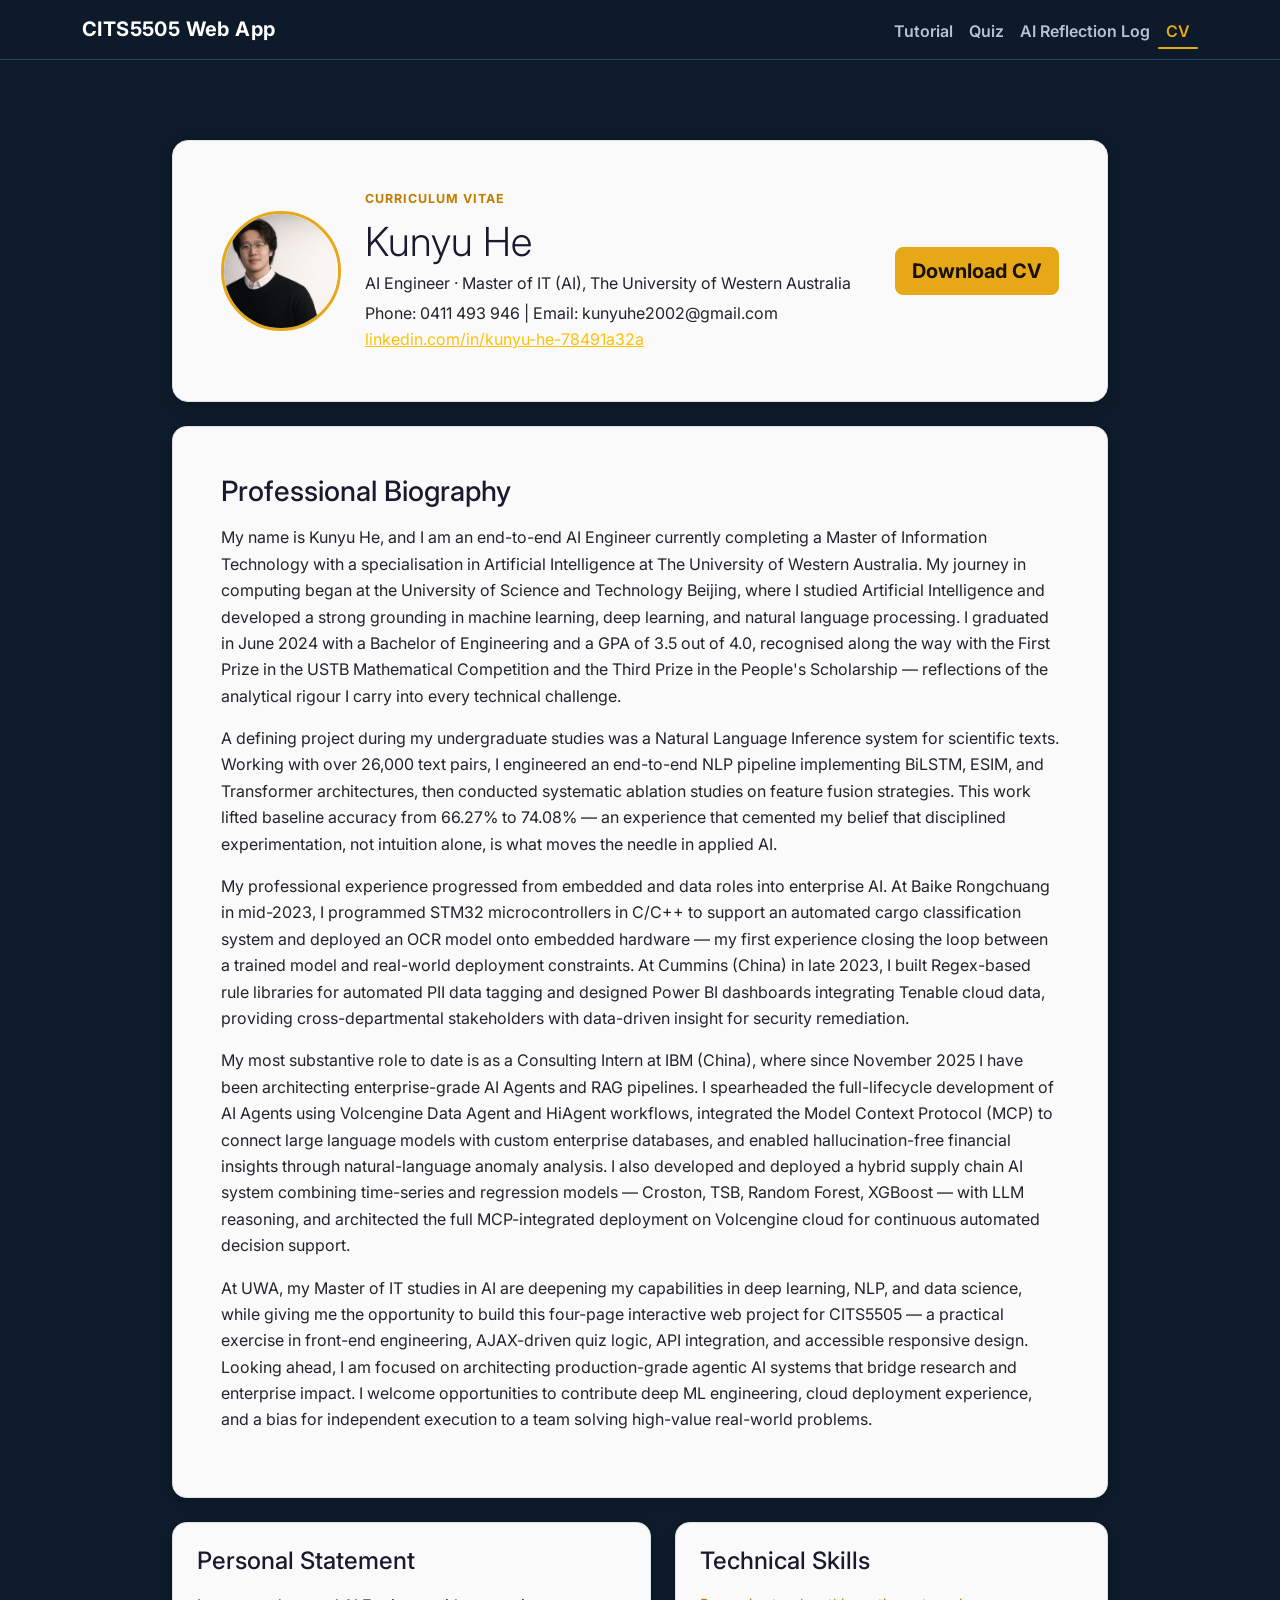
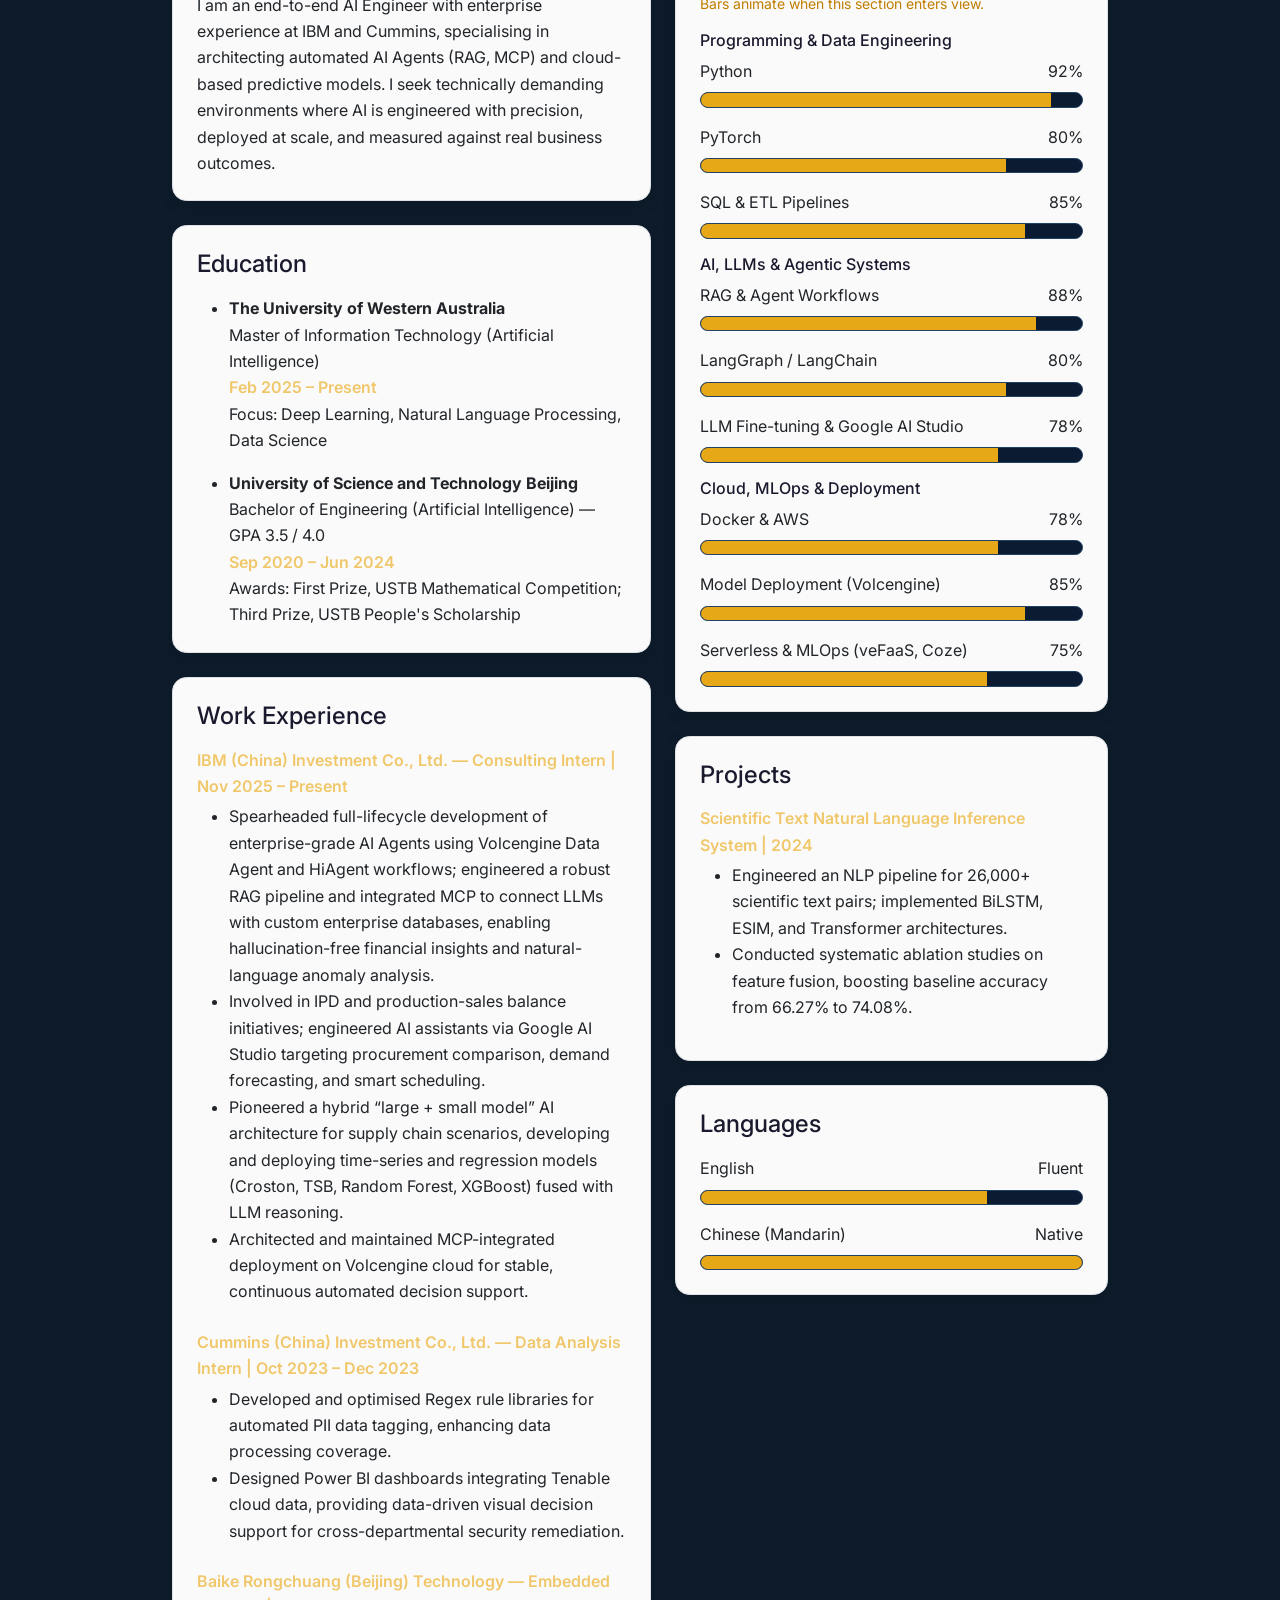
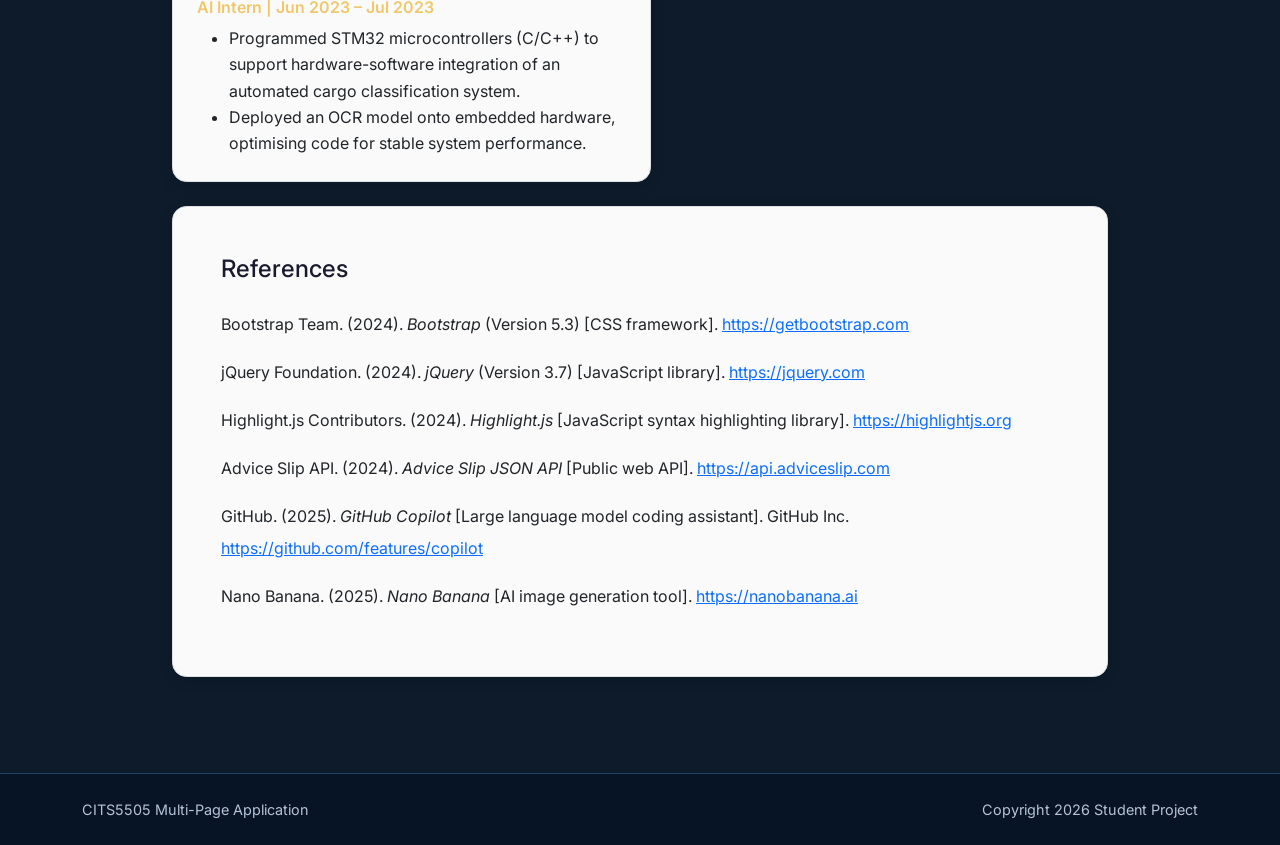
==== commit 2d468cb5: "Final submission" ====
--- a/cv.html
+++ b/cv.html
@@ -146,7 +146,7 @@
               </div>
             </div>
             <div class="text-lg-end">
-              <a href="assets/images/Kunyu_He.pdf" download="Kunyu_He_CV.pdf" class="btn btn-accent btn-lg" id="download-cv-btn">Download CV</a>
+              <a href="Kunyu He.pdf" download="Kunyu He.pdf" class="btn btn-accent btn-lg" id="download-cv-btn">Download CV</a>
             </div>
           </div>
         </article>
@@ -336,15 +336,6 @@
                   <li>Conducted systematic ablation studies on feature fusion, boosting baseline accuracy from 66.27% to 74.08%.</li>
                 </ul>
               </section>
-              <section>
-                <p class="mb-1 role-meta">CITS5505 Interactive Web Application | 2026</p>
-                <ul class="mb-0">
-                  <li>Designed and built a four-page interactive web app covering tutorial, AJAX quiz with localStorage,
-                      AI reflection log, and CV page.</li>
-                  <li>Implemented Fisher-Yates randomisation, beforeunload safety, public API reward, and responsive CSS
-                      with a custom visual identity.</li>
-                </ul>
-              </section>
             </article>
 
             <article class="info-card p-4" aria-labelledby="languages-heading">
@@ -371,21 +362,44 @@
           </div>
         </div>
 
-        <article class="info-card p-4 p-md-5 mt-4" aria-labelledby="references-heading">
-          <h2 id="references-heading" class="h4 mb-3">References</h2>
-          <p class="mb-3"><strong>Professional References:</strong> Available upon request.</p>
-          <h3 class="h5 mb-2">Sources (UWA style)</h3>
-          <ul class="mb-0">
-            <li>Bootstrap Team 2026, <em>Bootstrap Documentation</em>, viewed 30 March 2026, &lt;https://getbootstrap.com/docs/5.3/&gt;.</li>
-            <li>OpenJS Foundation 2026, <em>jQuery API Documentation</em>, viewed 30 March 2026, &lt;https://api.jquery.com/&gt;.</li>
-            <li>Mozilla Foundation 2026, <em>MDN Web Docs: Window: beforeunload event</em>, viewed 30 March 2026, &lt;https://developer.mozilla.org/en-US/docs/Web/API/Window/beforeunload_event&gt;.</li>
-            <li>Mozilla Foundation 2026, <em>MDN Web Docs: Window.localStorage</em>, viewed 30 March 2026, &lt;https://developer.mozilla.org/en-US/docs/Web/API/Window/localStorage&gt;.</li>
-            <li>Mozilla Foundation 2026, <em>MDN Web Docs: Fetch API</em>, viewed 30 March 2026, &lt;https://developer.mozilla.org/en-US/docs/Web/API/Fetch_API&gt;.</li>
-            <li>Advice Slip 2026, <em>Advice Slip JSON API</em>, viewed 30 March 2026, &lt;https://api.adviceslip.com/&gt;.</li>
-            <li>PrismJS Contributors 2026, <em>Prism.js Documentation</em>, viewed 30 March 2026, &lt;https://prismjs.com/&gt;.</li>
-            <li>GitHub &amp; Anthropic 2026, <em>GitHub Copilot and Claude (Anthropic) \u2014 AI Coding Assistants</em>, viewed 30 March 2026. GitHub Copilot and Claude (Anthropic) were used as coding assistants during development. All AI-generated content was reviewed, verified, and modified by the author.</li>
-          </ul>
-        </article>
+        <section class="info-card p-4 p-md-5 mt-4" id="references">
+  <h2 class="h4 mb-4">References</h2>
+  <ul class="list-unstyled" style="line-height:2;">
+
+    <li class="mb-3">
+      Bootstrap Team. (2024). <em>Bootstrap</em> (Version 5.3) [CSS framework].
+      <a href="https://getbootstrap.com" target="_blank">https://getbootstrap.com</a>
+    </li>
+
+    <li class="mb-3">
+      jQuery Foundation. (2024). <em>jQuery</em> (Version 3.7) [JavaScript library].
+      <a href="https://jquery.com" target="_blank">https://jquery.com</a>
+    </li>
+
+    <li class="mb-3">
+      Highlight.js Contributors. (2024). <em>Highlight.js</em> [JavaScript syntax highlighting library].
+      <a href="https://highlightjs.org" target="_blank">https://highlightjs.org</a>
+    </li>
+
+    <li class="mb-3">
+      Advice Slip API. (2024). <em>Advice Slip JSON API</em> [Public web API].
+      <a href="https://api.adviceslip.com" target="_blank">https://api.adviceslip.com</a>
+    </li>
+
+    <li class="mb-3">
+      GitHub. (2025). <em>GitHub Copilot</em> [Large language model coding assistant].
+      GitHub Inc.
+      <a href="https://github.com/features/copilot" target="_blank">https://github.com/features/copilot</a>
+    </li>
+
+    <li class="mb-3">
+      Nano Banana. (2025). <em>Nano Banana</em> [AI image generation tool].
+      <a href="https://nanobanana.ai" target="_blank">https://nanobanana.ai</a>
+    </li>
+
+  </ul>
+  
+</section>
       </section>
     </main>
 
--- a/css/style.css
+++ b/css/style.css
@@ -948,4 +948,10 @@
   }
 }
 
-
+#reward-text {
+  font-style: italic;
+  font-weight: bold;
+  font-size: 1.5rem;
+}
+
+
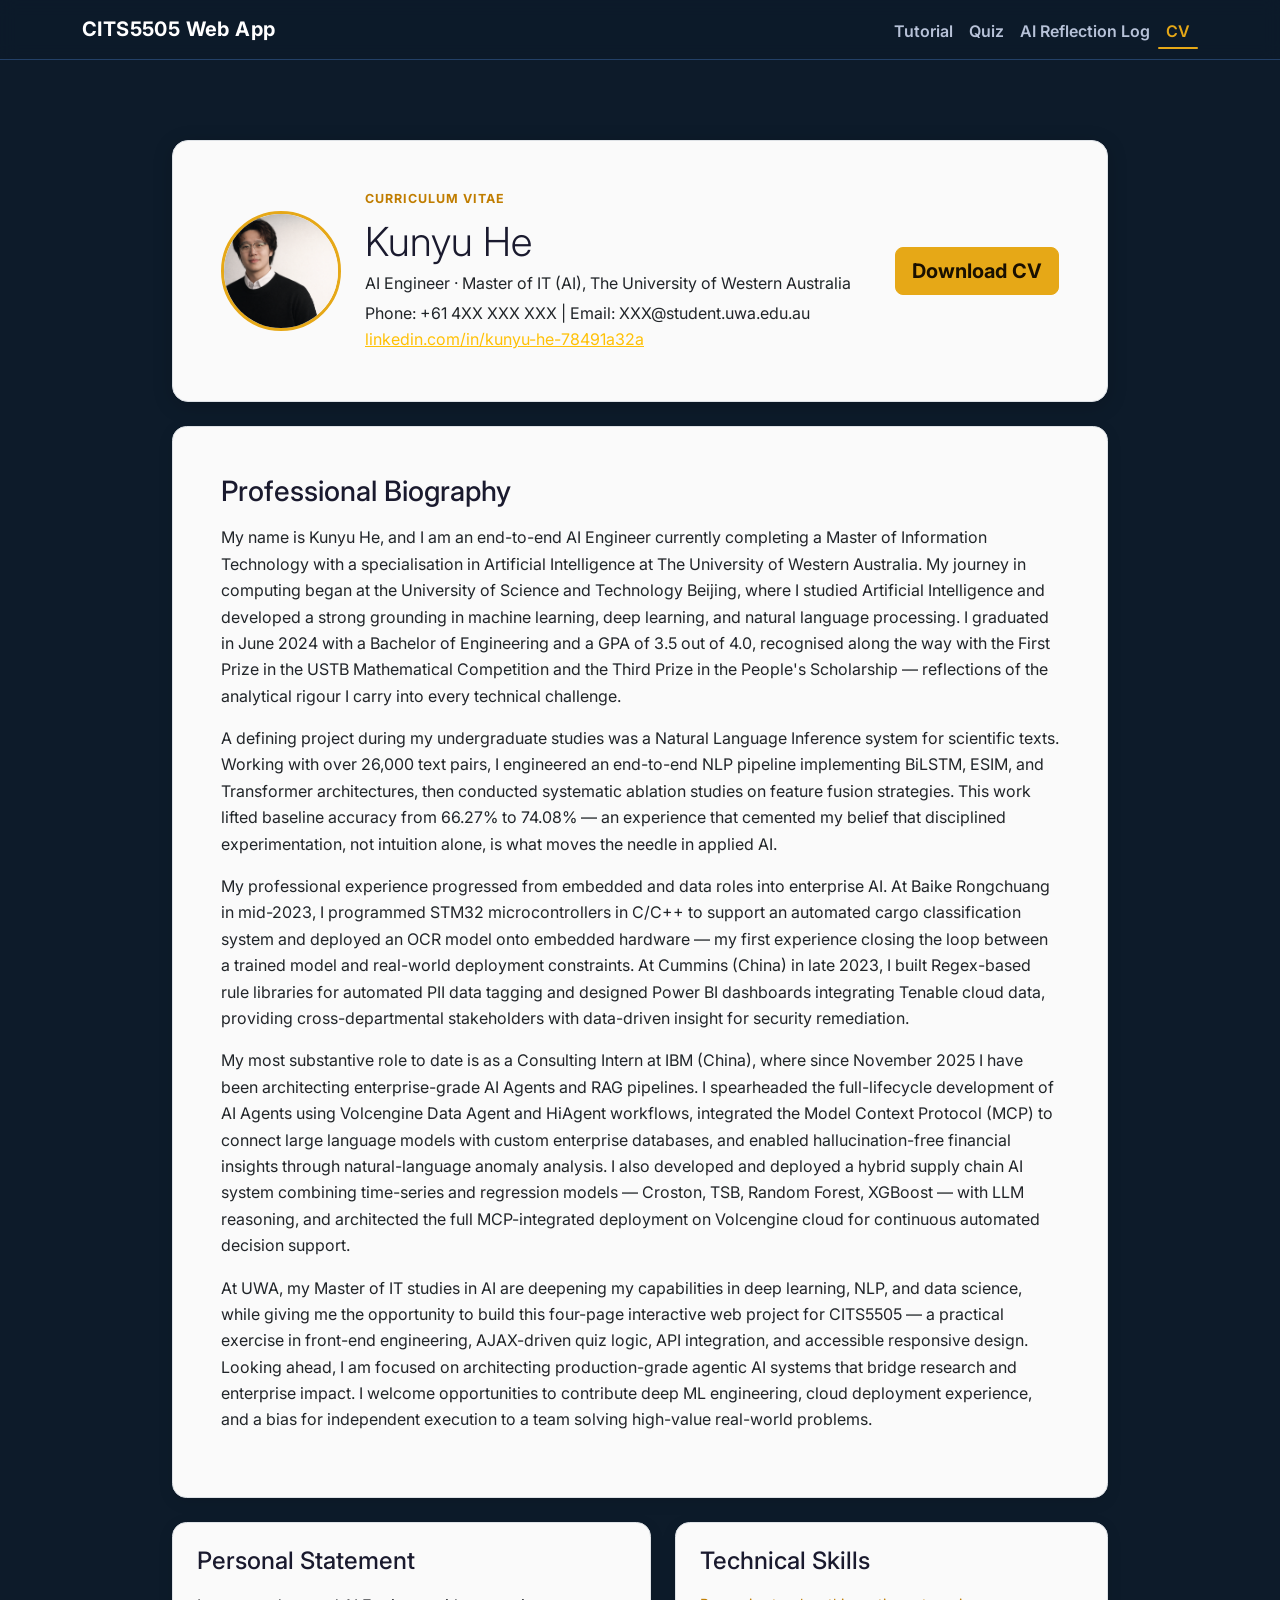
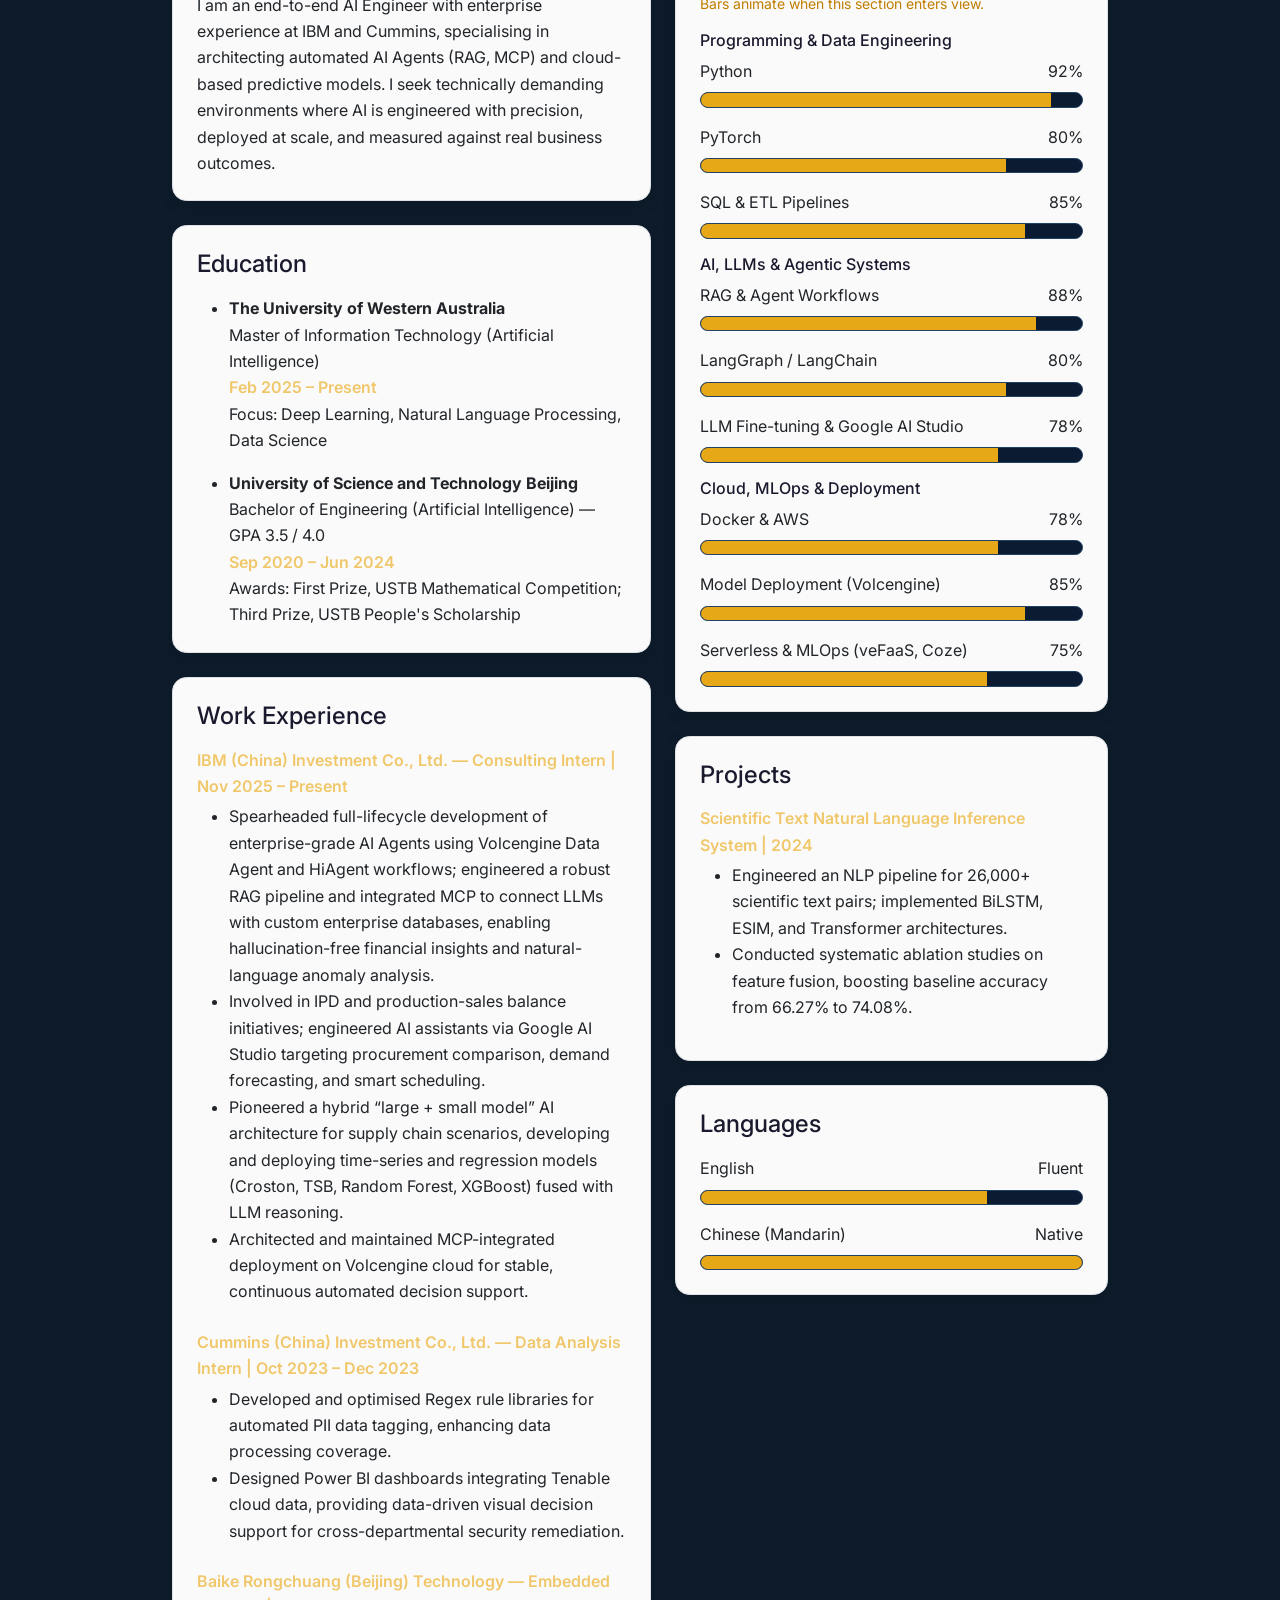
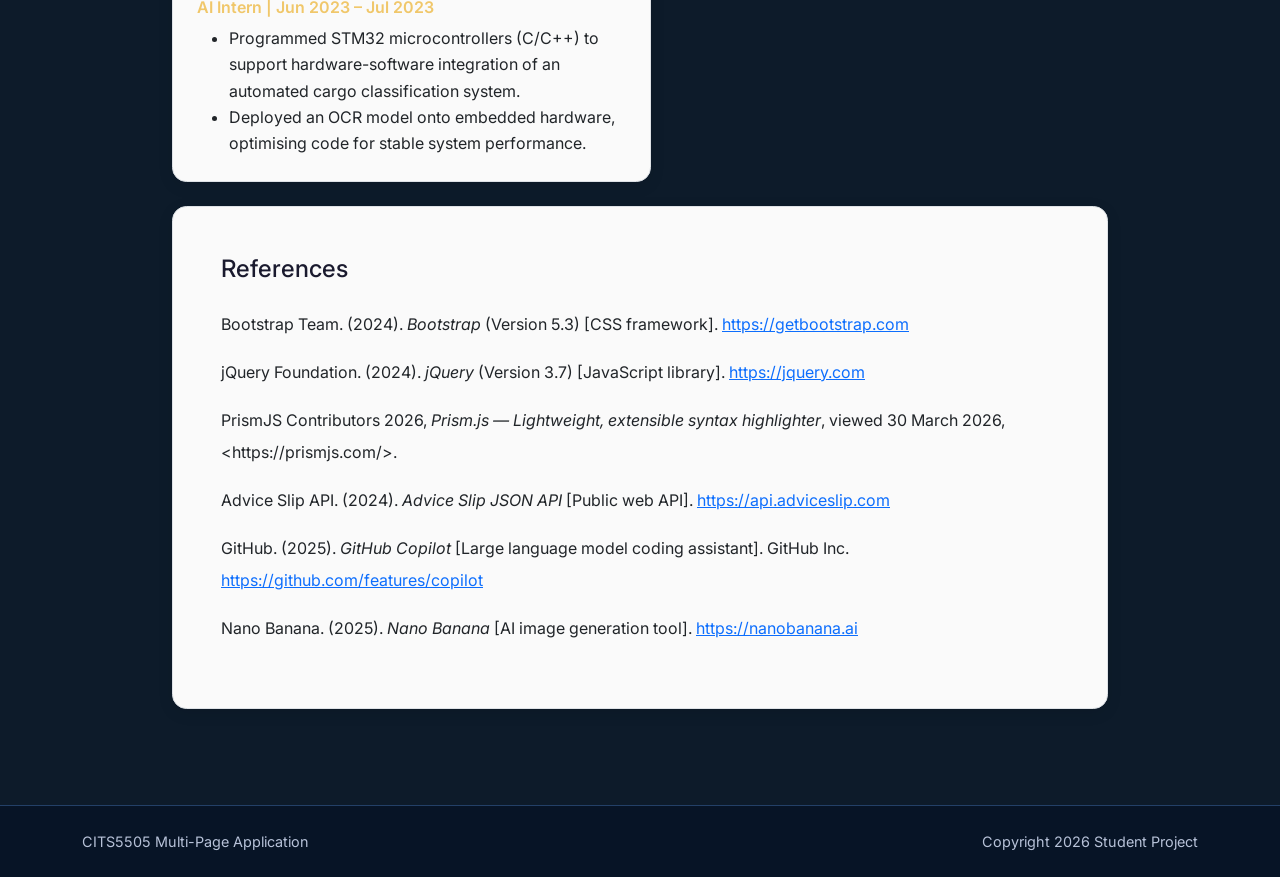
==== commit 4fbefe7c: "fix: replace personal info placeholders, fix references, add dynamic pass threshold" ====
--- a/cv.html
+++ b/cv.html
@@ -141,7 +141,7 @@
                 <p class="section-kicker mb-2">Curriculum Vitae</p>
                 <h1 class="display-6 mb-1 typing-cursor" id="cv-typing-name" data-text="Kunyu He"></h1>
                 <p class="mb-1" id="cv-typing-title" data-text="AI Engineer · Master of IT (AI), The University of Western Australia"></p>
-                <p class="mb-0">Phone: 0411 493 946 | Email: kunyuhe2002@gmail.com</p>
+                <p class="mb-0">Phone: +61 4XX XXX XXX | Email: XXX@student.uwa.edu.au</p>
                 <p class="mb-0"><a href="https://www.linkedin.com/in/kunyu-he-78491a32a" target="_blank" rel="noopener noreferrer" class="text-warning">linkedin.com/in/kunyu-he-78491a32a</a></p>
               </div>
             </div>
@@ -377,8 +377,7 @@
     </li>
 
     <li class="mb-3">
-      Highlight.js Contributors. (2024). <em>Highlight.js</em> [JavaScript syntax highlighting library].
-      <a href="https://highlightjs.org" target="_blank">https://highlightjs.org</a>
+      PrismJS Contributors 2026, <em>Prism.js — Lightweight, extensible syntax highlighter</em>, viewed 30 March 2026, &lt;https://prismjs.com/&gt;.
     </li>
 
     <li class="mb-3">
--- a/css/style.css
+++ b/css/style.css
@@ -954,4 +954,16 @@
   font-size: 1.5rem;
 }
 
-
+.quiz-threshold-notice {
+  display: inline-block;
+  background: #f0f4ff;
+  border: 1px solid #c8d6f0;
+  border-left: 4px solid #e6a817;
+  border-radius: 6px;
+  padding: 0.5rem 1rem;
+  color: #0d1b2a;
+  font-size: 0.95rem;
+  margin-top: 0.75rem;
+}
+
+
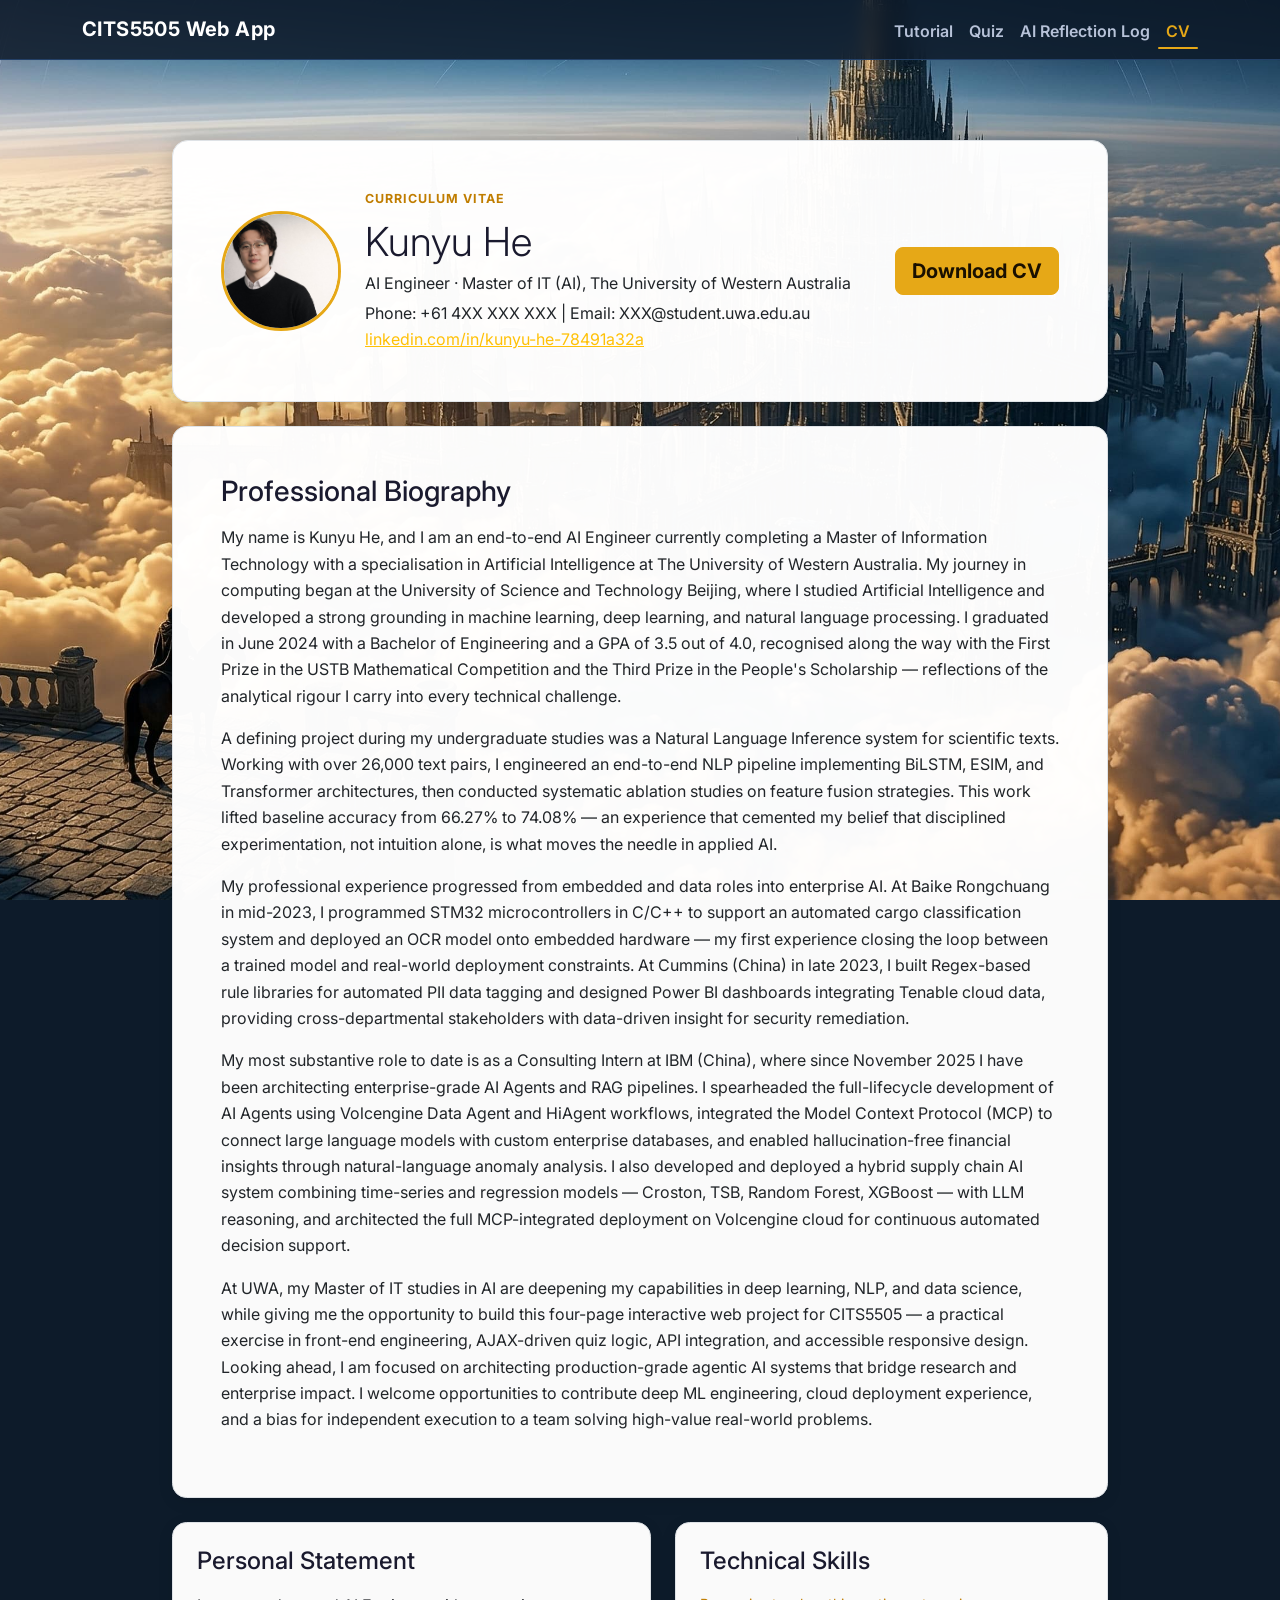
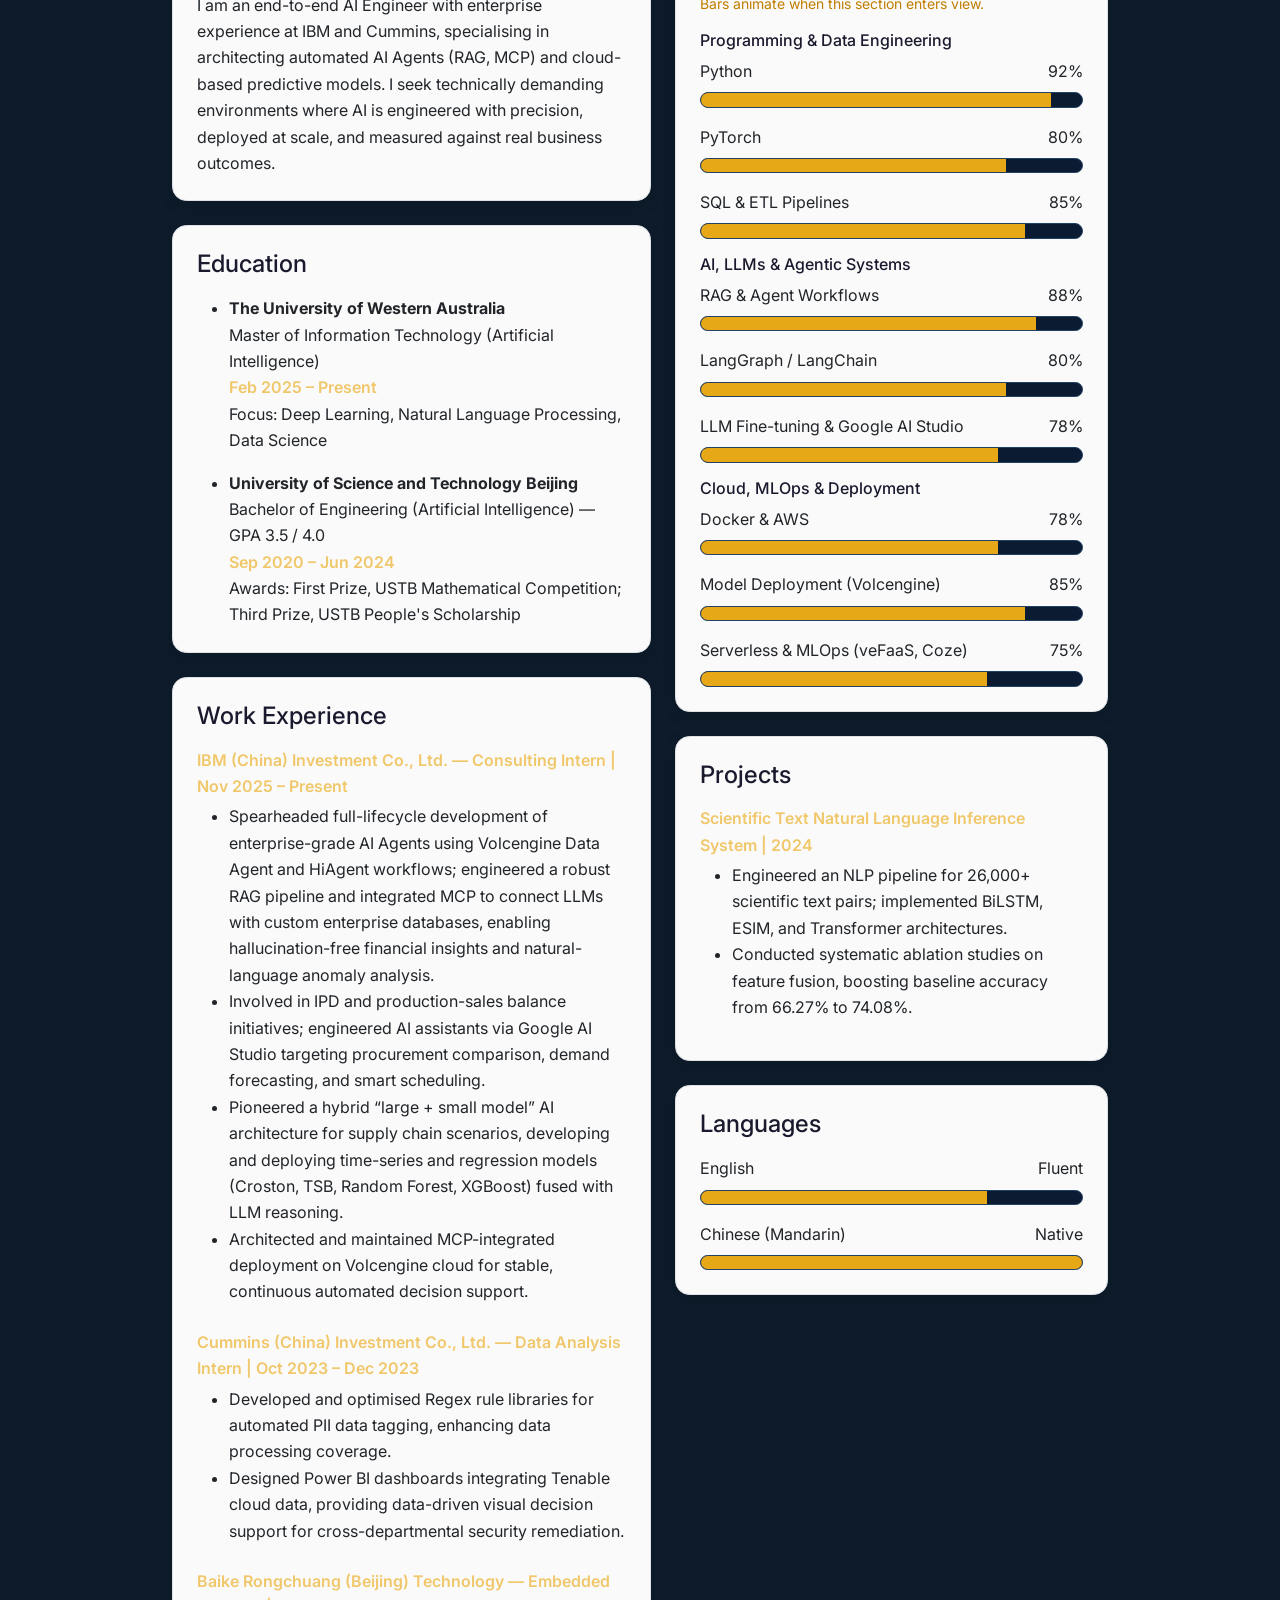
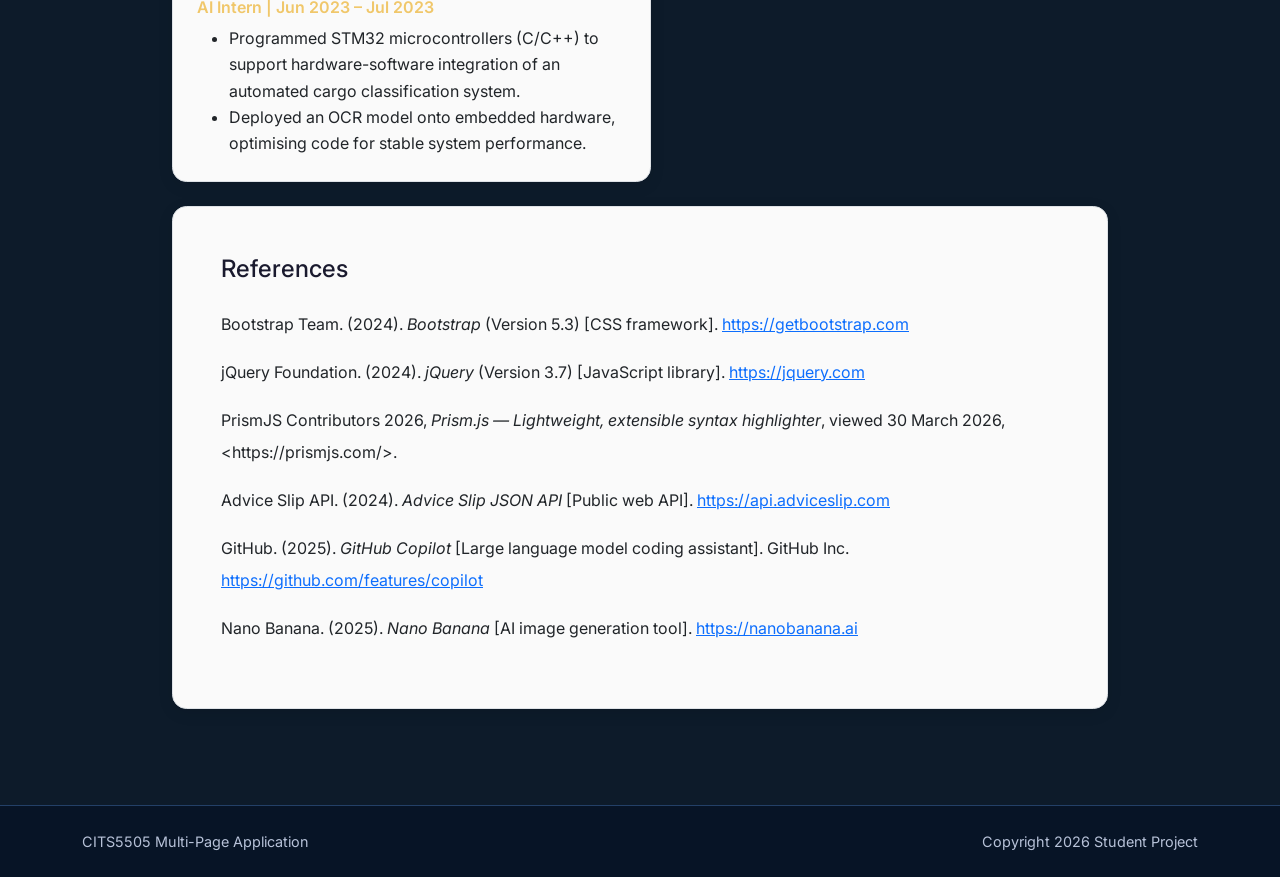
==== commit d5542f3d: "final check" ====
--- a/cv.html
+++ b/cv.html
@@ -2,22 +2,22 @@
 <html lang="en">
   <head>
     <!-- Document metadata and external dependencies -->
-    <meta charset="UTF-8" />
-    <meta name="viewport" content="width=device-width, initial-scale=1.0" />
+    <meta charset="UTF-8">
+    <meta name="viewport" content="width=device-width, initial-scale=1.0">
     <title>CITS5505 CV</title>
     <link
       href="https://cdn.jsdelivr.net/npm/bootstrap@5.3.3/dist/css/bootstrap.min.css"
       rel="stylesheet"
       integrity="sha384-QWTKZyjpPEjISv5WaRU9OFeRpok6YctnYmDr5pNlyT2bRjXh0JMhjY6hW+ALEwIH"
       crossorigin="anonymous"
-    />
-    <link rel="preconnect" href="https://fonts.googleapis.com" />
-    <link rel="preconnect" href="https://fonts.gstatic.com" crossorigin />
+    >
+    <link rel="preconnect" href="https://fonts.googleapis.com">
+    <link rel="preconnect" href="https://fonts.gstatic.com" crossorigin>
     <link
       href="https://fonts.googleapis.com/css2?family=Fira+Code:wght@400;500&family=Inter:wght@400;500;600;700&display=swap"
       rel="stylesheet"
-    />
-    <link rel="stylesheet" href="css/style.css" />
+    >
+    <link rel="stylesheet" href="css/style.css">
     <style>
       /* CV page visual enhancements and layout customizations */
       .cv-hero {
@@ -131,22 +131,22 @@
 
     <!-- Main CV content -->
     <main class="py-5 page-content">
-      <section class="container">
+      <div class="container">
         <article class="info-card cv-hero p-4 p-md-5 mb-4">
           <div class="d-flex flex-column flex-lg-row align-items-lg-center justify-content-between gap-4">
             <div class="d-flex align-items-center gap-4">
-              <img src="assets/images/icon.png" alt="Kunyu He"
+              <img src="assets/images/icon.jpg" alt="Kunyu He"
                    style="width:120px; height:120px; object-fit:cover; border-radius:50%; border: 3px solid #e6a817;">
               <div>
                 <p class="section-kicker mb-2">Curriculum Vitae</p>
-                <h1 class="display-6 mb-1 typing-cursor" id="cv-typing-name" data-text="Kunyu He"></h1>
+                <h2 class="display-6 mb-1 typing-cursor" id="cv-typing-name" data-text="Kunyu He">Kunyu He</h2>
                 <p class="mb-1" id="cv-typing-title" data-text="AI Engineer · Master of IT (AI), The University of Western Australia"></p>
                 <p class="mb-0">Phone: +61 4XX XXX XXX | Email: XXX@student.uwa.edu.au</p>
                 <p class="mb-0"><a href="https://www.linkedin.com/in/kunyu-he-78491a32a" target="_blank" rel="noopener noreferrer" class="text-warning">linkedin.com/in/kunyu-he-78491a32a</a></p>
               </div>
             </div>
             <div class="text-lg-end">
-              <a href="Kunyu He.pdf" download="Kunyu He.pdf" class="btn btn-accent btn-lg" id="download-cv-btn">Download CV</a>
+              <a href="KunyuHe.pdf" download="KunyuHe.pdf" class="btn btn-accent btn-lg" id="download-cv-btn">Download CV</a>
             </div>
           </div>
         </article>
@@ -227,7 +227,7 @@
 
             <article class="info-card p-4" aria-labelledby="experience-heading">
               <h2 id="experience-heading" class="h4 mb-3">Work Experience</h2>
-              <section class="mb-4">
+              <div class="mb-4">
                 <p class="mb-1 role-meta">IBM (China) Investment Co., Ltd. — Consulting Intern | Nov 2025 – Present</p>
                 <ul class="mb-0">
                   <li>Spearheaded full-lifecycle development of enterprise-grade AI Agents using Volcengine Data Agent and HiAgent
@@ -240,23 +240,23 @@
                   <li>Architected and maintained MCP-integrated deployment on Volcengine cloud for stable, continuous automated
                       decision support.</li>
                 </ul>
-              </section>
-              <section class="mb-4">
+              </div>
+              <div class="mb-4">
                 <p class="mb-1 role-meta">Cummins (China) Investment Co., Ltd. — Data Analysis Intern | Oct 2023 – Dec 2023</p>
                 <ul class="mb-0">
                   <li>Developed and optimised Regex rule libraries for automated PII data tagging, enhancing data processing coverage.</li>
                   <li>Designed Power BI dashboards integrating Tenable cloud data, providing data-driven visual decision support
                       for cross-departmental security remediation.</li>
                 </ul>
-              </section>
-              <section>
+              </div>
+              <div>
                 <p class="mb-1 role-meta">Baike Rongchuang (Beijing) Technology — Embedded AI Intern | Jun 2023 – Jul 2023</p>
                 <ul class="mb-0">
                   <li>Programmed STM32 microcontrollers (C/C++) to support hardware-software integration of an automated
                       cargo classification system.</li>
                   <li>Deployed an OCR model onto embedded hardware, optimising code for stable system performance.</li>
                 </ul>
-              </section>
+              </div>
             </article>
           </div>
 
@@ -328,14 +328,14 @@
 
             <article class="info-card p-4" aria-labelledby="projects-heading">
               <h2 id="projects-heading" class="h4 mb-3">Projects</h2>
-              <section class="mb-3">
+              <div class="mb-3">
                 <p class="mb-1 role-meta">Scientific Text Natural Language Inference System | 2024</p>
                 <ul class="mb-0">
                   <li>Engineered an NLP pipeline for 26,000+ scientific text pairs; implemented BiLSTM, ESIM, and Transformer
                       architectures.</li>
                   <li>Conducted systematic ablation studies on feature fusion, boosting baseline accuracy from 66.27% to 74.08%.</li>
                 </ul>
-              </section>
+              </div>
             </article>
 
             <article class="info-card p-4" aria-labelledby="languages-heading">
@@ -399,7 +399,7 @@
   </ul>
   
 </section>
-      </section>
+      </div>
     </main>
 
     <!-- Shared site footer -->
--- a/css/style.css
+++ b/css/style.css
@@ -61,7 +61,7 @@
 body {
   font-family: "Inter", sans-serif;
   color: var(--text-light);
-  background-image: url('../assets/images/background.png');
+  background-image: url('../assets/images/background.jpg');
   background-size: cover;
   background-position: center center;
   background-attachment: fixed;
@@ -392,6 +392,16 @@
   font-size: 0.85rem;
   min-height: 1.2em;
   transition: color 0.2s ease;
+}
+
+/* HTML playground sandboxed preview iframe */
+.html-playground-frame {
+  width: 100%;
+  height: 220px;
+  border: 1px solid var(--border);
+  border-radius: 0.5rem;
+  background: #fff;
+  display: block;
 }
 
 
